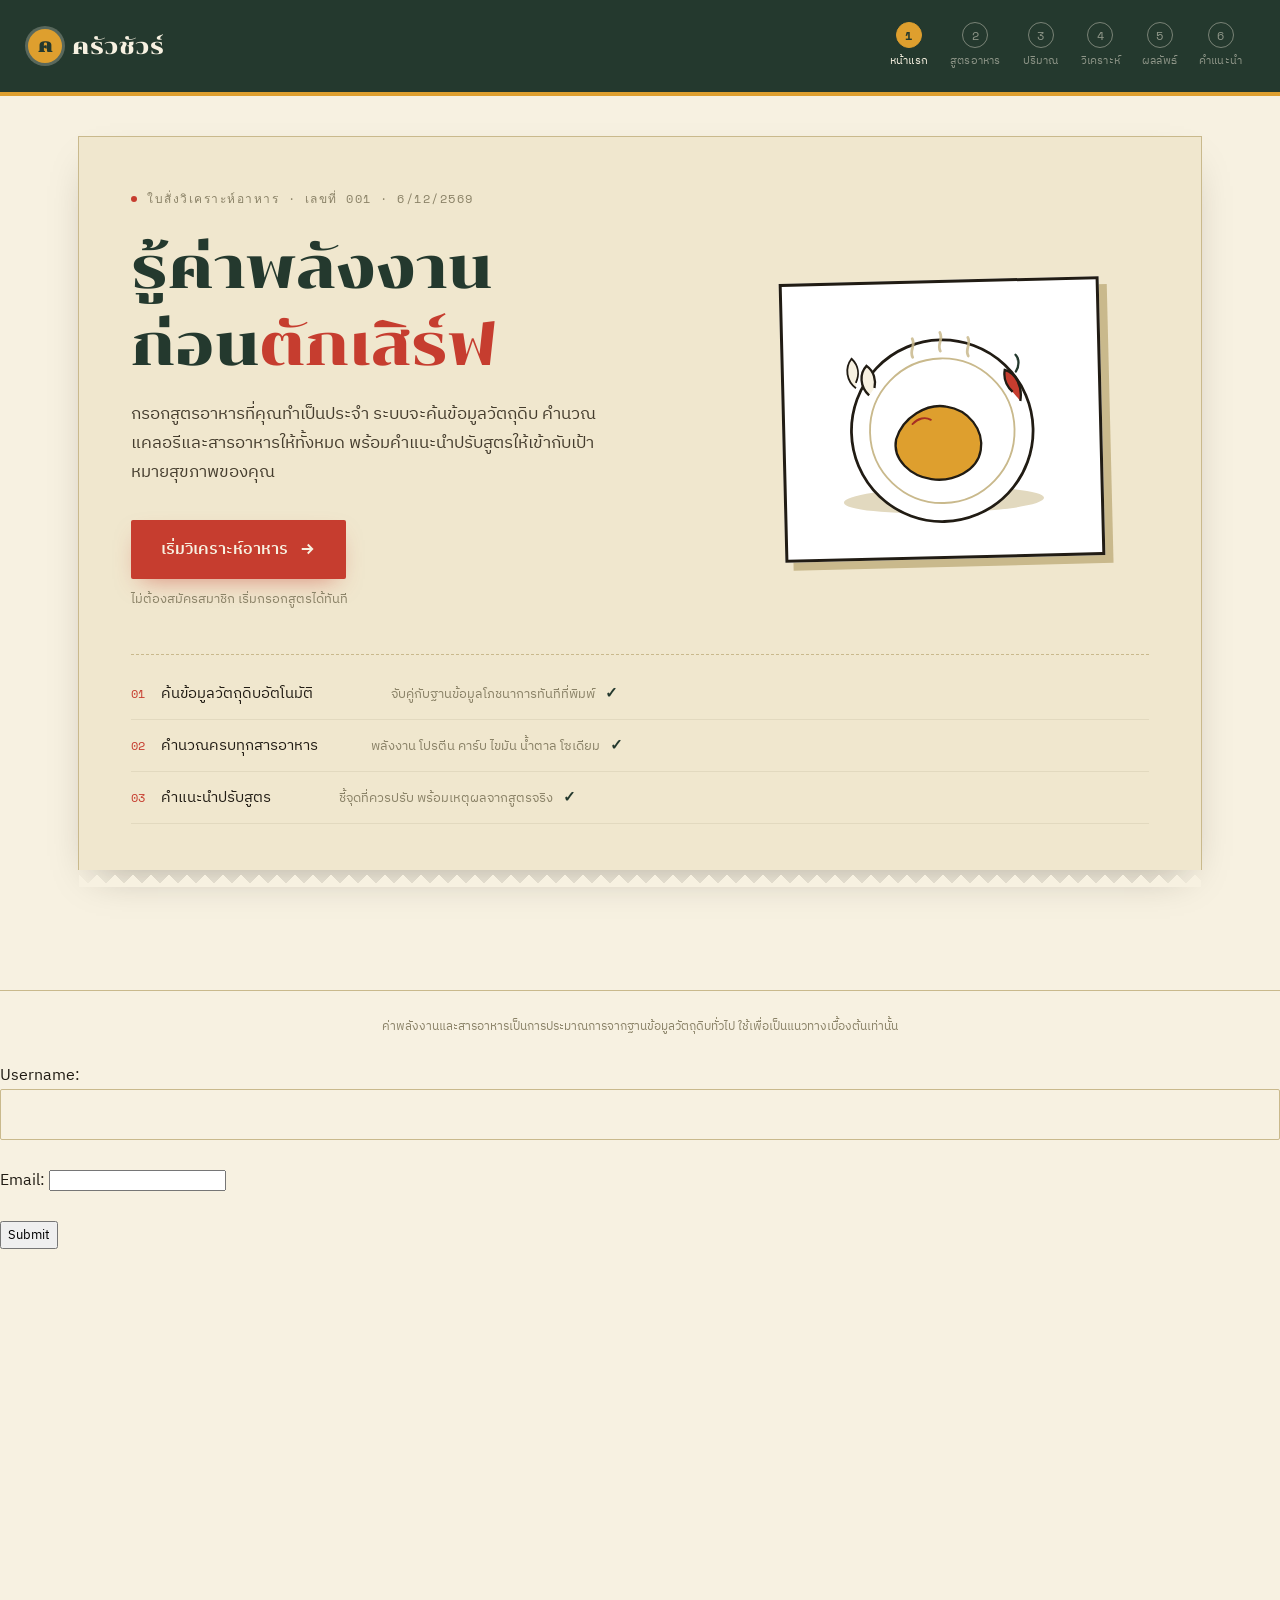
==== nutrition-rest-api-docker/frontend/index.html @ 2ebd9825 "Add files via upload" ====
<!DOCTYPE html>
<html lang="th">
<head>
<meta charset="UTF-8">
<meta name="viewport" content="width=device-width, initial-scale=1.0">
<title>ครัวชัวร์ — วิเคราะห์คุณค่าทางโภชนาการ</title>
<link rel="preconnect" href="https://fonts.googleapis.com">
<link rel="preconnect" href="https://fonts.gstatic.com" crossorigin>
<link href="https://fonts.googleapis.com/css2?family=Chonburi&family=IBM+Plex+Sans+Thai:wght@400;500;600;700&family=Space+Mono:wght@400;700&display=swap" rel="stylesheet">
<style>
  :root{
    --rice:#F7F1E1;
    --rice-deep:#F0E7CE;
    --ink:#211C14;
    --pandan:#24392E;
    --pandan-light:#33513F;
    --chili:#C63D2F;
    --chili-deep:#A62F23;
    --turmeric:#DE9F2E;
    --khaki:#C9B98C;
    --paper-shadow: 0 18px 40px -18px rgba(33,28,20,0.35);
    --radius: 2px;
  }
  *{box-sizing:border-box;}
  html{scroll-behavior:smooth;}
  body{
    margin:0;
    background:var(--rice);
    color:var(--ink);
    font-family:'IBM Plex Sans Thai', sans-serif;
    -webkit-font-smoothing:antialiased;
  }
  h1,h2,h3,.display{
    font-family:'Chonburi', 'IBM Plex Sans Thai', sans-serif;
    font-weight:400;
    line-height:1.15;
    margin:0;
  }
  .mono{font-family:'Space Mono', monospace;}
  button{font-family:inherit;cursor:pointer;}
  a{color:inherit;}

  ::selection{background:var(--turmeric); color:var(--ink);}

  /* focus visibility */
  button:focus-visible, input:focus-visible, select:focus-visible{
    outline:3px solid var(--chili);
    outline-offset:2px;
  }

  @media (prefers-reduced-motion: reduce){
    *{animation-duration:0.001ms !important; transition-duration:0.001ms !important;}
  }

  /* ---------- SHELL ---------- */
  #app{min-height:100vh; display:flex; flex-direction:column;}

  header.topbar{
    background:var(--pandan);
    color:var(--rice);
    padding:18px 28px;
    display:flex;
    align-items:center;
    justify-content:space-between;
    gap:20px;
    position:sticky; top:0; z-index:40;
    border-bottom:4px solid var(--turmeric);
  }
  .logo{
    display:flex; align-items:center; gap:10px;
    font-family:'Chonburi', sans-serif;
    font-size:22px;
    letter-spacing:0.5px;
  }
  .logo-mark{
    width:34px;height:34px; border-radius:50%;
    background:var(--turmeric);
    display:flex;align-items:center;justify-content:center;
    color:var(--pandan); font-size:18px; font-weight:700;
    box-shadow:0 0 0 3px rgba(247,241,225,0.25);
  }
  .steprail{
    display:flex; align-items:center; gap:2px;
    overflow-x:auto;
  }
  .steprail::-webkit-scrollbar{display:none;}
  .step-dot{
    display:flex; flex-direction:column; align-items:center; gap:4px;
    background:none; border:none; color:rgba(247,241,225,0.5);
    padding:4px 10px; position:relative; white-space:nowrap;
  }
  .step-dot .num{
    width:26px;height:26px;border-radius:50%;
    border:1.5px solid rgba(247,241,225,0.4);
    display:flex;align-items:center;justify-content:center;
    font-family:'Space Mono',monospace; font-size:12px;
    transition:all .25s ease;
  }
  .step-dot .lbl{font-size:11px; letter-spacing:.2px;}
  .step-dot.active{color:var(--rice);}
  .step-dot.active .num{background:var(--turmeric); border-color:var(--turmeric); color:var(--pandan); font-weight:700;}
  .step-dot.done{color:rgba(247,241,225,0.85);}
  .step-dot.done .num{background:rgba(247,241,225,0.15); border-color:var(--rice);}
  .step-dot:not(.clickable){cursor:default;}
  .step-dot.clickable{cursor:pointer;}
  .step-dot.clickable:hover .num{border-color:var(--rice);}

  main{
    flex:1;
    width:100%;
    max-width:1180px;
    margin:0 auto;
    padding:40px 28px 80px;
  }

  .layout{
    display:grid;
    grid-template-columns: 1.35fr 1fr;
    gap:40px;
    align-items:start;
  }
  @media (max-width:880px){
    .layout{grid-template-columns:1fr;}
  }

  .panel{
    background:#fff;
    border:1px solid var(--khaki);
    border-top:5px solid var(--turmeric);
    border-radius:var(--radius);
    padding:36px 36px 32px;
    box-shadow:var(--paper-shadow);
  }

  .eyebrow{
    font-family:'Space Mono',monospace;
    font-size:12px;
    letter-spacing:2px;
    text-transform:uppercase;
    color:var(--chili);
    margin-bottom:10px;
    display:block;
  }

  .ticket-head{
    display:flex; align-items:baseline; justify-content:space-between; gap:16px;
    margin-bottom:6px; flex-wrap:wrap;
  }
  .ticket-head .th-num{
    font-family:'Space Mono',monospace; font-size:11.5px; letter-spacing:1.5px;
    color:#8a8267;
  }
  .ticket-head .th-num .dot{color:var(--chili);}
  .section-title-row{margin-bottom:8px;}
  .section-title-row .section-title{margin-bottom:0;}

  /* ---------- HERO (step 1) : order-ticket concept ---------- */
  .hero-panel{
    background:var(--rice-deep);
    border:1px solid var(--khaki);
    border-bottom:none;
    box-shadow:var(--paper-shadow);
    padding:52px 52px 46px;
    position:relative;
  }
  .hero-panel::after{
    content:"";
    position:absolute; left:0; right:0; bottom:-17px; height:18px;
    background:
      linear-gradient(-45deg, var(--rice) 9px, transparent 0) 0 0/18px 18px repeat-x,
      linear-gradient(45deg, var(--rice) 9px, transparent 0) 0 0/18px 18px repeat-x;
  }
  .ticket-num{
    font-family:'Space Mono',monospace; font-size:12px; letter-spacing:1.5px;
    color:#8a8267; display:flex; align-items:center; gap:10px; margin-bottom:22px;
  }
  .ticket-num .dot{width:6px;height:6px;border-radius:50%;background:var(--chili);}

  .hero-grid{
    display:grid; grid-template-columns:1.15fr 0.85fr; gap:44px; align-items:center;
  }
  @media (max-width:880px){ .hero-grid{grid-template-columns:1fr;} }

  .hero-panel h1{
    font-size:clamp(36px, 4.6vw, 58px);
    line-height:1.32;
    color:var(--pandan);
  }
  .hero-panel h1 .accent{color:var(--chili);}
  .hero-panel p.lead{
    font-size:16.5px; line-height:1.75; margin-top:18px; max-width:50ch;
    color:#453d2e;
  }
  .cta-row{margin-top:32px; display:flex; flex-direction:column; align-items:flex-start; gap:10px;}
  .cta{
    background:var(--chili);
    color:var(--rice);
    border:none;
    padding:16px 30px;
    font-size:16px;
    font-weight:600;
    border-radius:var(--radius);
    display:inline-flex; align-items:center; gap:10px;
    transition:transform .15s ease, background .15s ease;
    box-shadow:0 10px 24px -10px rgba(198,61,47,0.55);
  }
  .cta:hover{background:var(--chili-deep); transform:translateY(-2px);}
  .cta svg{width:18px;height:18px;}
  .cta-note{font-size:12.5px; color:#8a8267;}

  /* sticker frame reused from the nutrition-label language, seen for the first time here */
  .sticker-frame{
    background:#fff;
    border:3px solid var(--ink);
    box-shadow:8px 8px 0 var(--khaki);
    transform:rotate(-1.4deg);
    padding:18px 18px 14px;
    max-width:320px;
    margin:0 auto;
  }
  .sticker-frame svg{display:block; width:100%; height:auto;}
  .sticker-caption{
    margin-top:14px; text-align:center; font-family:'Space Mono',monospace;
    font-size:11.5px; letter-spacing:1px; color:#8a8267; text-transform:uppercase;
  }

  .receipt-divider{
    border:none; border-top:1.5px dashed var(--khaki);
    margin:44px 0 26px;
  }
  .receipt-list{list-style:none; margin:0; padding:0;}
  .receipt-list li{
    display:flex; align-items:baseline; gap:10px;
    padding:13px 0; border-bottom:1px solid #e2d9bf;
    font-size:15px; color:var(--ink);
  }
  .receipt-list li:first-child{padding-top:0;}
  .receipt-list .ri-num{
    font-family:'Space Mono',monospace; font-size:12px; color:var(--chili); flex:none; width:20px;
  }
  .receipt-list .ri-text{flex:none;}
  .receipt-list .ri-desc{
    flex:1; font-size:12.5px; color:#8a8267; text-align:right; max-width:34ch;
  }
  @media (max-width:640px){
    .receipt-list li{flex-wrap:wrap;}
    .receipt-list .ri-desc{text-align:left; width:100%; margin-left:30px;}
  }
  .receipt-list .ri-check{
    flex:none; color:var(--pandan); font-weight:700; font-family:'Space Mono',monospace;
  }

  /* ---------- FORM ELEMENTS ---------- */
  .field{margin-bottom:22px;}
  .field label{
    display:block; font-size:13px; font-weight:600; margin-bottom:8px;
    color:var(--pandan); letter-spacing:.2px;
  }
  .field .hint{font-size:12px; color:#8a8267; margin-top:6px;}
  input[type=text], input[type=number], select{
    width:100%;
    border:1.5px solid var(--khaki);
    background:var(--rice);
    padding:12px 14px;
    font-size:15px;
    border-radius:var(--radius);
    font-family:'IBM Plex Sans Thai', sans-serif;
    color:var(--ink);
  }
  input:focus, select:focus{border-color:var(--pandan);}

  .row{display:flex; gap:14px;}
  .row > *{flex:1;}

  .add-row{display:flex; gap:10px; align-items:flex-end;}
  .add-row .field{flex:1; margin-bottom:0;}
  .btn-secondary{
    background:var(--pandan); color:var(--rice); border:none;
    padding:12px 18px; border-radius:var(--radius); font-weight:600; font-size:14px;
    white-space:nowrap;
    transition:background .15s ease;
  }
  .btn-secondary:hover{background:var(--pandan-light);}
  .btn-secondary:disabled{background:#b9b09a; cursor:not-allowed;}

  .chips{display:flex; flex-wrap:wrap; gap:10px; margin-top:18px;}
  .chip{
    display:flex; align-items:center; gap:10px;
    background:#fff; border:1.5px solid var(--ink);
    padding:8px 8px 8px 10px; border-radius:3px; font-size:13.5px;
    position:relative;
  }
  .chip::before{
    content:""; width:6px; height:6px; border-radius:50%;
    background:var(--turmeric); border:1px solid var(--ink); flex:none;
  }
  .chip button{
    background:var(--chili); color:#fff; border:none;
    width:20px;height:20px;border-radius:50%;
    font-size:12px; line-height:1; display:flex; align-items:center; justify-content:center;
  }
  .empty-note{
    font-size:13.5px; color:#8a8267; padding:14px; border:1px dashed var(--khaki);
    border-radius:var(--radius); margin-top:16px; background:var(--rice-deep);
  }

  .qty-table{width:100%; border-collapse:collapse; margin-top:6px;}
  .qty-table th{
    text-align:left; font-size:11px; text-transform:uppercase; letter-spacing:1.5px;
    color:#fff; background:var(--pandan); padding:10px 10px; font-family:'Space Mono',monospace;
  }
  .qty-table th:first-child{border-radius:3px 0 0 0;}
  .qty-table th:last-child{border-radius:0 3px 0 0;}
  .qty-table tr:nth-child(even) td{background:var(--rice-deep);}
  .qty-table td{padding:12px 10px; border-bottom:1px solid var(--khaki); vertical-align:middle;}
  .qty-table .iname{font-weight:600; font-size:14px; color:var(--pandan);}
  .qty-table .gramnote{font-size:11.5px; color:#8a8267; font-family:'Space Mono',monospace;}
  .qty-table input, .qty-table select{padding:8px 10px; font-size:13.5px;}

  .nav-buttons{display:flex; justify-content:space-between; margin-top:32px; gap:12px;}
  .btn-ghost{
    background:none; border:1.5px solid var(--pandan); color:var(--pandan);
    padding:12px 22px; border-radius:var(--radius); font-weight:600; font-size:14px;
  }
  .btn-ghost:hover{background:var(--rice-deep);}
  .btn-primary{
    background:var(--chili); color:#fff; border:none;
    padding:12px 26px; border-radius:var(--radius); font-weight:600; font-size:14px;
    box-shadow:0 8px 18px -8px rgba(198,61,47,0.55);
  }
  .btn-primary:hover{background:var(--chili-deep);}
  .btn-primary:disabled{background:#c9b8a8; box-shadow:none; cursor:not-allowed;}

  /* ---------- LOADING (step 4) ---------- */
  .loading-wrap{
    display:flex; flex-direction:column; align-items:center; justify-content:center;
    padding:70px 20px; text-align:center; gap:22px;
  }
  .pot{width:74px; height:74px; position:relative;}
  .pot svg{width:100%; height:100%;}
  .steam{
    position:absolute; top:-14px; left:50%; transform:translateX(-50%);
    width:6px; height:20px; border-radius:4px; background:var(--khaki);
    animation:rise 1.4s ease-in-out infinite;
    opacity:0.8;
  }
  @keyframes rise{
    0%{transform:translate(-50%,6px); opacity:0;}
    40%{opacity:0.8;}
    100%{transform:translate(-50%,-16px); opacity:0;}
  }
  .loading-wrap h3{color:var(--pandan); font-size:20px;}
  .loading-wrap p{color:#8a8267; font-size:14px; max-width:36ch;}
  .progress-bar{width:220px; height:6px; background:var(--rice-deep); border-radius:4px; overflow:hidden; border:1px solid var(--khaki);}
  .progress-fill{height:100%; width:0%; background:var(--turmeric); transition:width .4s ease;}

  /* ---------- NUTRITION LABEL (signature element) ---------- */
  .label-card{
    background:#fff;
    border:3px solid var(--ink);
    padding:0;
    position:sticky; top:100px;
    box-shadow:8px 8px 0 var(--khaki);
    transform:rotate(0.4deg);
  }
  .label-head{
    padding:16px 20px 12px;
    border-bottom:10px solid var(--ink);
  }
  .label-head .lbl-eyebrow{
    font-family:'Space Mono',monospace; font-size:11px; letter-spacing:2px; text-transform:uppercase; color:#8a8267;
  }
  .label-head h2{font-size:26px; color:var(--ink); margin-top:2px;}
  .label-sub{
    padding:10px 20px; border-bottom:1px solid var(--ink); font-size:13px;
    display:flex; justify-content:space-between;
  }
  .label-cal{
    padding:12px 20px; border-bottom:8px solid var(--ink);
    display:flex; justify-content:space-between; align-items:baseline;
  }
  .label-cal .lc-label{font-family:'Chonburi',sans-serif; font-size:16px;}
  .label-cal .lc-num{font-family:'Space Mono',monospace; font-size:34px; font-weight:700; color:var(--chili);}
  .label-rows{padding:0 20px;}
  .label-row{
    display:flex; justify-content:space-between; align-items:center;
    padding:9px 0; border-bottom:1px solid #d8d0ba; font-size:14px;
  }
  .label-row.indent{padding-left:16px; font-size:13px; color:#5b5340;}
  .label-row .rdi{font-family:'Space Mono',monospace; font-size:12.5px; color:var(--pandan); font-weight:700;}
  .label-row .val{font-family:'Space Mono',monospace; font-weight:700;}
  .label-foot{
    padding:14px 20px 20px; font-size:11px; color:#8a8267; line-height:1.5;
  }
  .label-empty{
    padding:40px 24px; text-align:center; color:#8a8267; font-size:13.5px; line-height:1.6;
  }
  .serving-toggle{
    display:flex; gap:0; margin:16px 20px 4px; border:1.5px solid var(--pandan); border-radius:var(--radius); overflow:hidden;
  }
  .serving-toggle button{
    flex:1; background:#fff; border:none; padding:9px; font-size:12.5px; font-weight:600; color:var(--pandan);
  }
  .serving-toggle button.active{background:var(--pandan); color:var(--rice);}

  /* ---------- RESULTS PAGE ---------- */
  .result-hero{display:flex; align-items:center; gap:16px; margin-bottom:26px;}
  .result-hero .num-big{font-family:'Space Mono',monospace; font-size:52px; font-weight:700; color:var(--chili);}
  .result-hero .num-unit{font-size:14px; color:#8a8267;}
  .bar-group{margin-bottom:16px;}
  .bar-label{display:flex; justify-content:space-between; font-size:13px; margin-bottom:5px;}
  .bar-track{height:10px; background:var(--rice-deep); border:1px solid var(--khaki); border-radius:6px; overflow:hidden;}
  .bar-fill{height:100%; background:var(--turmeric); border-radius:6px 0 0 6px; transition:width .6s ease;}
  .bar-fill.chili{background:var(--chili);}
  .bar-fill.pandan{background:var(--pandan);}

  /* ---------- RECOMMENDATIONS ---------- */
  .rec-card{
    display:flex; gap:16px; padding:20px; border:1px solid var(--khaki);
    border-left:5px solid var(--turmeric); border-radius:var(--radius); margin-bottom:16px;
    background:var(--rice-deep);
  }
  .rec-card.warn{border-left-color:var(--chili);}
  .rec-card .ricon{
    width:40px;height:40px; flex:none; border-radius:50%; background:#fff; border:2px solid var(--ink);
    display:flex; align-items:center; justify-content:center; font-size:17px;
  }
  .rec-card.warn .ricon{background:#fbe9e4;}
  .rec-card:not(.warn) .ricon{background:#eef3e9;}
  .rec-card h3{font-size:15.5px; color:var(--pandan); margin-bottom:5px;}
  .rec-card p{margin:0; font-size:13.5px; line-height:1.6; color:#453d2e;}
  .rec-card .tag{
    display:inline-block; margin-top:8px; font-family:'Space Mono',monospace; font-size:11px;
    background:#fff; border:1px solid var(--khaki); padding:2px 8px; border-radius:10px; color:#5b5340;
  }

  footer.site-foot{
    text-align:center; padding:26px; font-size:12px; color:#8a8267;
    border-top:1px solid var(--khaki);
  }

  .section-title{color:var(--pandan); font-size:24px; margin-bottom:6px;}
  .section-desc{color:#5b5340; font-size:14px; margin-bottom:26px; max-width:60ch; line-height:1.6;}
</style>
</head>
<body>
<div id="app"></div>
    <!-- The action attribute specifies which backend file processes the data -->
    <form action="submit.php" method="POST">
        <label for="username">Username:</label>
        <input type="text" id="username" name="username" required><br><br>

        <label for="email">Email:</label>
        <input type="email" id="email" name="email" required><br><br>

        <button type="submit" name="submit">Submit</button>
    </form><div id="app"></div>
<script>
/* ===================== NUTRITION DATABASE (per 100g) ===================== */
const DB = {
  "หมูสับ":        {kcal:296, protein:17.9, carb:0,    fat:25,  sugar:0,   sodium:62},
  "เนื้อไก่":       {kcal:165, protein:31,   carb:0,    fat:3.6, sugar:0,   sodium:74},
  "กุ้ง":          {kcal:99,  protein:24,   carb:0.2,  fat:0.3, sugar:0,   sodium:111},
  "ไข่ไก่":         {kcal:155, protein:13,   carb:1.1,  fat:11,  sugar:1.1, sodium:124},
  "ข้าวสวย":       {kcal:130, protein:2.7,  carb:28,   fat:0.3, sugar:0.1, sodium:1},
  "เส้นก๋วยเตี๋ยว": {kcal:109, protein:0.9,  carb:25,   fat:0.2, sugar:0.1, sodium:9},
  "น้ำตาลทราย":    {kcal:387, protein:0,    carb:100,  fat:0,   sugar:100, sodium:1},
  "น้ำตาลปี๊บ":     {kcal:375, protein:0.2,  carb:97,   fat:0.2, sugar:90,  sodium:20},
  "น้ำปลา":        {kcal:35,  protein:5,    carb:3.6,  fat:0,   sugar:0,   sodium:7850},
  "ซีอิ๊วขาว":      {kcal:60,  protein:6,    carb:6,    fat:0,   sugar:1,   sodium:5493},
  "ซอสหอยนางรม":   {kcal:51,  protein:2.7,  carb:11,   fat:0.1, sugar:9,   sodium:2733},
  "น้ำมันพืช":      {kcal:884, protein:0,    carb:0,    fat:100, sugar:0,   sodium:0},
  "กระเทียม":      {kcal:149, protein:6.4,  carb:33,   fat:0.5, sugar:1,   sodium:17},
  "หอมแดง":        {kcal:72,  protein:2.5,  carb:16.8, fat:0.1, sugar:4.2, sodium:12},
  "พริกขี้หนู":     {kcal:40,  protein:1.9,  carb:9,    fat:0.4, sugar:5,   sodium:9},
  "มะนาว":         {kcal:25,  protein:0.4,  carb:8.4,  fat:0.2, sugar:1.7, sodium:2},
  "ถั่วงอก":       {kcal:30,  protein:3.2,  carb:5.9,  fat:0.2, sugar:4.1, sodium:6},
  "ต้นหอม":        {kcal:32,  protein:1.8,  carb:7.3,  fat:0.2, sugar:2.3, sodium:16},
  "กะทิ":          {kcal:230, protein:2.3,  carb:5.5,  fat:23.8,sugar:3.3, sodium:15},
  "เกลือ":         {kcal:0,   protein:0,    carb:0,    fat:0,   sugar:0,   sodium:38758},
  "พริกแกง":       {kcal:120, protein:3,    carb:15,   fat:5,   sugar:3,   sodium:1200},
  "เต้าหู้":        {kcal:76,  protein:8,    carb:1.9,  fat:4.8, sugar:0.6, sodium:7},
  "ผักบุ้ง":        {kcal:19,  protein:2.6,  carb:3.1,  fat:0.2, sugar:1.5, sodium:65},
};
const UNIT_TO_GRAM = { "กรัม":1, "ช้อนโต๊ะ":15, "ช้อนชา":5, "ถ้วย":200, "มิลลิลิตร":1 };
const UNITS = Object.keys(UNIT_TO_GRAM);
// Thai reference daily intake (approx, per 2000 kcal diet) for %RDI display
const RDI = { fat:65, carb:300, protein:50, sodium:2000, sugar:60 };

const STEP_LABELS = ["หน้าแรก","สูตรอาหาร","ปริมาณ","วิเคราะห์","ผลลัพธ์","คำแนะนำ"];

/* ===================== STATE ===================== */
let state = {
  step: 1,
  maxStep: 1,
  dishName: "",
  ingredients: [],      // {name, amount, unit}
  servings: 1,
  loadingProgress: 0,
  results: null,        // computed totals
  servingView: "total",  // 'total' | 'serving'
  resultSubView: "calories", // 'calories' | 'detail'
};

function resetState(){
  state = {step:1, maxStep:1, dishName:"", ingredients:[], servings:1, loadingProgress:0, results:null, servingView:"total", resultSubView:"calories"};
  render();
}

/* ===================== CALCULATIONS ===================== */
function gramsOf(ing){ return ing.amount * (UNIT_TO_GRAM[ing.unit] ?? 1); }

function computeTotals(ingredients){
  const total = {kcal:0, protein:0, carb:0, fat:0, sugar:0, sodium:0};
  const contributions = []; // per ingredient sodium/sugar/kcal contribution
  ingredients.forEach(ing => {
    const data = DB[ing.name];
    if(!data) return;
    const g = gramsOf(ing);
    const factor = g/100;
    const c = {
      name: ing.name,
      kcal: data.kcal*factor, protein: data.protein*factor, carb: data.carb*factor,
      fat: data.fat*factor, sugar: data.sugar*factor, sodium: data.sodium*factor
    };
    total.kcal += c.kcal; total.protein += c.protein; total.carb += c.carb;
    total.fat += c.fat; total.sugar += c.sugar; total.sodium += c.sodium;
    contributions.push(c);
  });
  return {total, contributions};
}

function computeRecommendations(results, servings){
  const {total, contributions} = results;
  const perServ = {
    kcal: total.kcal/servings, sodium: total.sodium/servings, sugar: total.sugar/servings,
    fat: total.fat/servings
  };
  const recs = [];

  const topSodium = [...contributions].sort((a,b)=>b.sodium-a.sodium)[0];
  if(perServ.sodium > 800 && topSodium){
    recs.push({
      icon:"🧂", warn:true, tag:"โซเดียมสูง",
      title:`ลดโซเดียมจาก “${topSodium.name}”`,
      text:`โซเดียมต่อหนึ่งที่อยู่ที่ประมาณ ${Math.round(perServ.sodium)} มก. ซึ่งเกินเกณฑ์แนะนำต่อมื้อ วัตถุดิบที่ให้โซเดียมมากที่สุดคือ “${topSodium.name}” ลองลดปริมาณลงประมาณหนึ่งในสี่ หรือใช้สูตรน้ำปลา/ซีอิ๊วสูตรลดโซเดียมแทน`
    });
  }

  const topSugar = [...contributions].sort((a,b)=>b.sugar-a.sugar)[0];
  if(perServ.kcal>0 && (total.sugar/servings) > 6 && topSugar && topSugar.sugar>0){
    recs.push({
      icon:"🍬", warn:true, tag:"น้ำตาลสูง",
      title:`ปรับลดน้ำตาลจาก “${topSugar.name}”`,
      text:`น้ำตาลต่อหนึ่งที่อยู่ที่ประมาณ ${(total.sugar/servings).toFixed(1)} กรัม ลองลดปริมาณ “${topSugar.name}” ลงทีละน้อย แล้วชิมรสก่อนปรุงเพิ่ม จะช่วยคุมความหวานได้โดยไม่เสียรสชาติมากนัก`
    });
  }

  const fatKcalShare = total.fat>0 ? (total.fat*9)/total.kcal : 0;
  if(fatKcalShare > 0.35){
    recs.push({
      icon:"🫒", warn:false, tag:"ไขมันค่อนข้างสูง",
      title:"ลองลดน้ำมันหรือกะทิลงเล็กน้อย",
      text:`สัดส่วนพลังงานจากไขมันอยู่ที่ประมาณ ${Math.round(fatKcalShare*100)}% ของพลังงานทั้งหมด การลดน้ำมันผัดหรือกะทิลงราวหนึ่งช้อนโต๊ะจะช่วยลดไขมันได้โดยไม่กระทบรสชาติมากนัก`
    });
  }

  if(perServ.kcal > 600){
    recs.push({
      icon:"🍚", warn:false, tag:"พลังงานต่อที่ค่อนข้างสูง",
      title:"พิจารณาลดขนาดเสิร์ฟหรือแบ่งเสิร์ฟเพิ่ม",
      text:`พลังงานต่อหนึ่งที่อยู่ที่ประมาณ ${Math.round(perServ.kcal)} กิโลแคลอรี ลองแบ่งเสิร์ฟเพิ่มอีกหนึ่งที่ หรือลดข้าว/เส้นลงเล็กน้อยเพื่อให้เหมาะกับมื้ออาหารทั่วไป`
    });
  }

  if(recs.length === 0){
    recs.push({
      icon:"✅", warn:false, tag:"สมดุลดี",
      title:"สูตรนี้อยู่ในเกณฑ์ที่สมดุล",
      text:"ค่าพลังงาน โซเดียม น้ำตาล และไขมันต่อหนึ่งที่ อยู่ในเกณฑ์ที่เหมาะสมสำหรับมื้ออาหารทั่วไป สามารถทำตามสูตรนี้ได้ตามปกติ"
    });
  }
  return recs;
}

/* ===================== RENDER HELPERS ===================== */
function esc(s){ return (s||"").replace(/[&<>"']/g, m=>({'&':'&amp;','<':'&lt;','>':'&gt;','"':'&quot;',"'":'&#39;'}[m])); }
function round(n,d=0){ const f=Math.pow(10,d); return Math.round(n*f)/f; }
function pct(n, ref){ return Math.min(999, Math.round((n/ref)*100)); }

function renderStepRail(){
  let html = '<div class="steprail">';
  for(let i=1;i<=6;i++){
    const cls = i===state.step ? "active" : (i<state.step ? "done":"");
    const clickable = i<=state.maxStep;
    html += `<button class="step-dot ${cls} ${clickable?'clickable':''}" ${clickable?`data-goto="${i}"`:'disabled'}>
      <span class="num">${i}</span><span class="lbl">${STEP_LABELS[i-1]}</span>
    </button>`;
  }
  html += '</div>';
  return html;
}

function renderLabelCard(){
  const hasIngredients = state.ingredients.length > 0;
  if(!hasIngredients){
    return `<div class="label-card">
      <div class="label-head">
        <span class="lbl-eyebrow">ฉลากโภชนาการ · ตัวอย่าง</span>
        <h2>ข้อมูลโภชนาการ</h2>
      </div>
      <div class="label-empty">เพิ่มวัตถุดิบอย่างน้อยหนึ่งอย่าง<br>เพื่อดูค่าพลังงานและสารอาหารที่นี่</div>
    </div>`;
  }
  const {total} = computeTotals(state.ingredients);
  const servings = Math.max(1, state.servings||1);
  const useServing = state.servingView === "serving";
  const d = useServing ? {
    kcal: total.kcal/servings, protein: total.protein/servings, carb: total.carb/servings,
    fat: total.fat/servings, sugar: total.sugar/servings, sodium: total.sodium/servings
  } : total;

  const showToggle = state.step >= 5;

  return `<div class="label-card">
    <div class="label-head">
      <span class="lbl-eyebrow">ฉลากโภชนาการ${state.step<5 ? ' · ตัวอย่างเบื้องต้น':''}</span>
      <h2>${esc(state.dishName) || "เมนูของคุณ"}</h2>
    </div>
    <div class="label-sub">
      <span>จำนวนหน่วยบริโภคต่อสูตร</span><span class="mono">${servings} ที่</span>
    </div>
    ${showToggle ? `<div class="serving-toggle">
      <button data-view="total" class="${!useServing?'active':''}">ต่อสูตรทั้งหมด</button>
      <button data-view="serving" class="${useServing?'active':''}">ต่อ 1 ที่</button>
    </div>` : ''}
    <div class="label-cal">
      <span class="lc-label">พลังงานทั้งหมด</span>
      <span class="lc-num">${round(d.kcal)} <span style="font-size:14px;">kcal</span></span>
    </div>
    <div class="label-rows">
      <div class="label-row"><span>ไขมันทั้งหมด</span><span class="val">${round(d.fat,1)} ก.</span></div>
      <div class="label-row indent"><span>% ของปริมาณแนะนำ*</span><span class="rdi">${pct(d.fat,RDI.fat)}%</span></div>
      <div class="label-row"><span>คาร์โบไฮเดรตทั้งหมด</span><span class="val">${round(d.carb,1)} ก.</span></div>
      <div class="label-row indent"><span>น้ำตาล</span><span class="val">${round(d.sugar,1)} ก.</span></div>
      <div class="label-row"><span>โปรตีน</span><span class="val">${round(d.protein,1)} ก.</span></div>
      <div class="label-row"><span>โซเดียม</span><span class="val">${round(d.sodium)} มก.</span></div>
      <div class="label-row indent"><span>% ของปริมาณแนะนำ*</span><span class="rdi">${pct(d.sodium,RDI.sodium)}%</span></div>
    </div>
    <div class="label-foot">*% ของปริมาณสารอาหารที่แนะนำให้บริโภคต่อวัน คำนวณโดยประมาณจากพลังงาน 2,000 กิโลแคลอรี ค่าที่แสดงเป็นการประมาณการจากฐานข้อมูลวัตถุดิบทั่วไป ไม่ใช่การวิเคราะห์ในห้องปฏิบัติการ</div>
  </div>`;
}

/* ===================== STEP RENDERERS ===================== */
function renderStep1(){
  const today = new Date();
  const dateStr = `${today.getDate()}/${today.getMonth()+1}/${today.getFullYear()+543}`;
  return `
  <div style="margin-bottom:40px;">
    <div class="hero-panel">
      <div class="ticket-num"><span class="dot"></span>ใบสั่งวิเคราะห์อาหาร · เลขที่ 00${Math.floor(1+Math.random()*8)} · ${dateStr}</div>
      <div class="hero-grid">
        <div>
          <h1>รู้ค่าพลังงาน<br>ก่อน<span class="accent">ตักเสิร์ฟ</span></h1>
          <p class="lead">กรอกสูตรอาหารที่คุณทำเป็นประจำ ระบบจะค้นข้อมูลวัตถุดิบ คำนวณแคลอรีและสารอาหารให้ทั้งหมด พร้อมคำแนะนำปรับสูตรให้เข้ากับเป้าหมายสุขภาพของคุณ</p>
          <div class="cta-row">
            <button class="cta" data-goto="2">
              เริ่มวิเคราะห์อาหาร
              <svg viewBox="0 0 24 24" fill="none" stroke="currentColor" stroke-width="2.5"><path d="M5 12h14M13 6l6 6-6 6"/></svg>
            </button>
            <span class="cta-note">ไม่ต้องสมัครสมาชิก เริ่มกรอกสูตรได้ทันที</span>
          </div>
        </div>
        <div class="sticker-frame">
          <svg viewBox="0 0 300 260" xmlns="http://www.w3.org/2000/svg">
            <ellipse cx="150" cy="215" rx="108" ry="14" fill="#e2d9bf"/>
            <circle cx="150" cy="140" r="98" fill="#ffffff" stroke="#211C14" stroke-width="3"/>
            <circle cx="150" cy="140" r="78" fill="none" stroke="#C9B98C" stroke-width="2"/>
            <path d="M100 148c8-24 34-38 55-34 24 4 40 26 36 48-4 22-30 34-54 30-22-4-42-22-37-44z" fill="#DE9F2E" stroke="#211C14" stroke-width="2.5"/>
            <path d="M118 132c6-6 14-8 20-4" stroke="#A62F23" stroke-width="2" fill="none" stroke-linecap="round"/>
            <path d="M235 110c3-16-4-30-16-34-2 10 2 18 8 24" fill="#C63D2F" stroke="#211C14" stroke-width="2.5"/>
            <path d="M231 78c4-6 4-14 0-18" stroke="#24392E" stroke-width="2.5" fill="none" stroke-linecap="round"/>
            <path d="M72 100c-10-10-10-24-2-32 8 6 10 16 8 24" fill="#F7F1E1" stroke="#211C14" stroke-width="2.5"/>
            <path d="M58 92c-10-8-12-22-4-32 8 8 8 18 4 26" fill="#F7F1E1" stroke="#211C14" stroke-width="2"/>
            <g stroke="#C9B98C" stroke-width="3" fill="none" stroke-linecap="round" opacity="0.85">
              <path d="M120 40c4 8-4 12 0 20"/>
              <path d="M150 34c4 8-4 12 0 20"/>
              <path d="M180 40c4 8-4 12 0 20"/>
            </g>
          </svg>
        </div>
      </div>

      <hr class="receipt-divider">

      <ul class="receipt-list">
        <li><span class="ri-num">01</span><span class="ri-text">ค้นข้อมูลวัตถุดิบอัตโนมัติ</span><span class="ri-desc">จับคู่กับฐานข้อมูลโภชนาการทันทีที่พิมพ์</span><span class="ri-check">✓</span></li>
        <li><span class="ri-num">02</span><span class="ri-text">คำนวณครบทุกสารอาหาร</span><span class="ri-desc">พลังงาน โปรตีน คาร์บ ไขมัน น้ำตาล โซเดียม</span><span class="ri-check">✓</span></li>
        <li><span class="ri-num">03</span><span class="ri-text">คำแนะนำปรับสูตร</span><span class="ri-desc">ชี้จุดที่ควรปรับ พร้อมเหตุผลจากสูตรจริง</span><span class="ri-check">✓</span></li>
      </ul>
    </div>
  </div>`;
}

function renderStep2(){
  const chips = state.ingredients.map((ing,i)=>`
    <span class="chip">${esc(ing.name)}<button data-remove="${i}" aria-label="ลบวัตถุดิบ">×</button></span>
  `).join("");
  return `
  <div class="panel">
    <div class="ticket-head"><span class="th-num">รายการที่ <span class="dot">02</span> · สูตรอาหาร</span></div>
    <h2 class="section-title">กรอกสูตรอาหาร</h2>
    <p class="section-desc">ตั้งชื่อเมนู แล้วเพิ่มวัตถุดิบทีละอย่างจากฐานข้อมูล พิมพ์ชื่อวัตถุดิบภาษาไทย เช่น หมูสับ น้ำตาลทราย น้ำปลา</p>

    <div class="field">
      <label for="dishName">ชื่อเมนู</label>
      <input type="text" id="dishName" placeholder="เช่น ผัดกะเพราหมูสับ" value="${esc(state.dishName)}">
    </div>

    <div class="add-row">
      <div class="field">
        <label for="ingInput">เพิ่มวัตถุดิบ</label>
        <input type="text" id="ingInput" list="ingredientList" placeholder="พิมพ์ชื่อวัตถุดิบ...">
        <datalist id="ingredientList">
          ${Object.keys(DB).map(n=>`<option value="${esc(n)}">`).join("")}
        </datalist>
      </div>
      <button class="btn-secondary" id="addIngBtn">+ เพิ่มวัตถุดิบ</button>
    </div>
    <div id="ingError" style="display:none;color:var(--chili);font-size:12.5px;margin-top:8px;"></div>

    ${state.ingredients.length ? `<div class="chips">${chips}</div>` : `<div class="empty-note">ยังไม่มีวัตถุดิบในสูตร ลองเริ่มด้วย “หมูสับ”, “น้ำตาลทราย” หรือ “น้ำปลา”</div>`}

    <div class="nav-buttons">
      <button class="btn-ghost" data-goto="1">← ย้อนกลับ</button>
      <button class="btn-primary" id="toStep3" ${(!state.dishName.trim() || state.ingredients.length===0) ? 'disabled':''}>ถัดไป: ระบุปริมาณ →</button>
    </div>
  </div>`;
}

function renderStep3(){
  const rows = state.ingredients.map((ing,i)=>`
    <tr>
      <td class="iname">${esc(ing.name)}</td>
      <td><input type="number" min="0" step="0.5" value="${ing.amount}" data-qty="${i}" style="width:80px;"></td>
      <td>
        <select data-unit="${i}">
          ${UNITS.map(u=>`<option value="${u}" ${u===ing.unit?'selected':''}>${u}</option>`).join("")}
        </select>
      </td>
      <td class="gramnote">≈ ${round(gramsOf(ing),1)} ก.</td>
    </tr>
  `).join("");
  return `
  <div class="panel">
    <div class="ticket-head"><span class="th-num">รายการที่ <span class="dot">03</span> · ปริมาณ</span></div>
    <h2 class="section-title">ระบุปริมาณวัตถุดิบ</h2>
    <p class="section-desc">ใส่ปริมาณของแต่ละวัตถุดิบและเลือกหน่วย ระบบจะแปลงเป็นกรัมให้อัตโนมัติเพื่อใช้คำนวณ (ค่าการแปลงหน่วยเป็นค่าโดยประมาณ)</p>

    <div class="field" style="max-width:220px;">
      <label for="servings">แบ่งเสิร์ฟกี่ที่</label>
      <input type="number" id="servings" min="1" step="1" value="${state.servings}">
    </div>

    <table class="qty-table">
      <thead><tr><th>วัตถุดิบ</th><th>ปริมาณ</th><th>หน่วย</th><th>เทียบกรัม</th></tr></thead>
      <tbody>${rows}</tbody>
    </table>

    <div class="nav-buttons">
      <button class="btn-ghost" data-goto="2">← ย้อนกลับ</button>
      <button class="btn-primary" id="toStep4">วิเคราะห์คุณค่าทางโภชนาการ →</button>
    </div>
  </div>`;
}

function renderStep4(){
  return `
  <div class="panel">
    <div class="loading-wrap">
      <div class="pot">
        <div class="steam" style="left:30%; animation-delay:0s;"></div>
        <div class="steam" style="left:50%; animation-delay:.4s;"></div>
        <div class="steam" style="left:70%; animation-delay:.8s;"></div>
        <svg viewBox="0 0 64 64"><path d="M12 26h40l-3 26a4 4 0 0 1-4 4H19a4 4 0 0 1-4-4z" fill="#24392E"/><rect x="10" y="20" width="44" height="8" rx="2" fill="#DE9F2E"/><circle cx="32" cy="24" r="2" fill="#F7F1E1"/></svg>
      </div>
      <h3>กำลังคำนวณคุณค่าทางโภชนาการ...</h3>
      <p>ระบบกำลังรวมค่าพลังงานและสารอาหารจากวัตถุดิบทั้งหมดในสูตร ${esc(state.dishName)}</p>
      <div class="progress-bar"><div class="progress-fill" id="progFill" style="width:${state.loadingProgress}%;"></div></div>
    </div>
  </div>`;
}

function renderStep5(){
  return state.resultSubView === "detail" ? renderStep5Detail() : renderStep5Calories();
}

function renderStep5Calories(){
  const {total} = computeTotals(state.ingredients);
  const servings = Math.max(1, state.servings||1);
  const useServing = state.servingView === "serving";
  const kcal = useServing ? total.kcal/servings : total.kcal;
  const perServing = total.kcal/servings;

  return `
  <div class="panel">
    <div class="ticket-head"><span class="th-num">รายการที่ <span class="dot">05</span> · ผลลัพธ์</span></div>
    <h2 class="section-title">มีกี่แคลอรี</h2>
    <p class="section-desc">พลังงานรวมของ “${esc(state.dishName)}” จากวัตถุดิบทั้งหมดในสูตร แบ่งเสิร์ฟทั้งหมด ${servings} ที่</p>

    <div class="serving-toggle" style="margin:0 0 30px; max-width:320px;">
      <button data-view="total" class="${!useServing?'active':''}">ต่อสูตรทั้งหมด</button>
      <button data-view="serving" class="${useServing?'active':''}">ต่อ 1 ที่</button>
    </div>

    <div style="display:flex; justify-content:center; margin:8px 0 30px;">
      <div class="sticker-frame" style="transform:rotate(0.8deg); max-width:280px; padding:26px 30px;">
        <div style="display:flex; align-items:center; justify-content:center; gap:10px; margin-bottom:6px;">
          <svg width="26" height="26" viewBox="0 0 24 24" fill="none" stroke="#C63D2F" stroke-width="2"><path d="M12 2c1 4-3 5-3 9a3 3 0 0 0 6 0c0-2-1-3-1-5 2 1 3 4 3 6a5 5 0 0 1-10 0c0-5 3-6 5-10z"/></svg>
          <span class="lc-label" style="font-size:14px; color:#8a8267;">พลังงานรวม</span>
        </div>
        <div style="text-align:center;">
          <span class="mono" style="font-size:56px; font-weight:700; color:var(--chili); line-height:1;">${round(kcal)}</span>
          <div style="font-size:13px; color:#8a8267; margin-top:4px;">กิโลแคลอรี ${useServing ? '(ต่อ 1 ที่)' : `(ต่อสูตร ${servings} ที่)`}</div>
        </div>
      </div>
    </div>
    <p style="font-size:13.5px; color:#8a8267; text-align:center;">≈ ${round(perServing)} กิโลแคลอรีต่อหนึ่งที่ ถ้าแบ่งเสิร์ฟ ${servings} ที่</p>

    <div class="nav-buttons">
      <button class="btn-ghost" data-goto="3">← ย้อนกลับไปแก้ไข</button>
      <button class="btn-primary" id="toDetailBtn">ดูสารอาหารแบบละเอียด →</button>
    </div>
  </div>`;
}

function renderStep5Detail(){
  const {total} = computeTotals(state.ingredients);
  const servings = Math.max(1, state.servings||1);
  const useServing = state.servingView === "serving";
  const d = useServing ? {
    kcal: total.kcal/servings, protein: total.protein/servings, carb: total.carb/servings,
    fat: total.fat/servings, sugar: total.sugar/servings, sodium: total.sodium/servings
  } : total;

  function bar(label, val, ref, cls){
    const p = Math.min(100, (val/ref)*100);
    return `<div class="bar-group">
      <div class="bar-label"><span>${label}</span><span class="mono">${round(val,1)}</span></div>
      <div class="bar-track"><div class="bar-fill ${cls}" style="width:${p}%;"></div></div>
    </div>`;
  }

  return `
  <div class="panel">
    <div class="ticket-head"><span class="th-num">รายการที่ <span class="dot">05</span> · รายละเอียด</span></div>
    <h2 class="section-title">สารอาหารทั้งหมด</h2>
    <p class="section-desc">รายละเอียดคุณค่าทางโภชนาการของ “${esc(state.dishName)}” สลับมุมมองระหว่างค่าต่อสูตรทั้งหมดและต่อหนึ่งที่ได้จากการ์ดฉลากด้านข้าง</p>

    <div class="result-hero">
      <span class="num-big">${round(d.kcal)}</span>
      <span class="num-unit">กิโลแคลอรี ${useServing ? '(ต่อ 1 ที่)' : `(ต่อสูตร ${servings} ที่)`}</span>
    </div>

    ${bar("โปรตีน (ก.)", d.protein, Math.max(RDI.protein, d.protein*1.2), "pandan")}
    ${bar("คาร์โบไฮเดรต (ก.)", d.carb, Math.max(RDI.carb, d.carb*1.2), "")}
    ${bar("น้ำตาล (ก.)", d.sugar, Math.max(RDI.sugar, d.sugar*1.2), "chili")}
    ${bar("ไขมัน (ก.)", d.fat, Math.max(RDI.fat, d.fat*1.2), "")}
    ${bar("โซเดียม (มก.)", d.sodium, Math.max(RDI.sodium, d.sodium*1.2), "chili")}

    <div class="nav-buttons">
      <button class="btn-ghost" id="backToCaloriesBtn">← กลับไปดูแคลอรีรวม</button>
      <button class="btn-primary" data-goto="6">ขอคำแนะนำจาก AI →</button>
    </div>
  </div>`;
}

function renderStep6(){
  const results = computeTotals(state.ingredients);
  const recs = computeRecommendations(results, Math.max(1,state.servings||1));
  const cards = recs.map(r=>`
    <div class="rec-card ${r.warn?'warn':''}">
      <span class="ricon">${r.icon}</span>
      <div>
        <h3>${esc(r.title)}</h3>
        <p>${esc(r.text)}</p>
        <span class="tag">${esc(r.tag)}</span>
      </div>
    </div>
  `).join("");

  return `
  <div class="panel">
    <div class="ticket-head"><span class="th-num">รายการที่ <span class="dot">06</span> · คำแนะนำ</span></div>
    <h2 class="section-title">คำแนะนำสำหรับสูตรนี้</h2>
    <p class="section-desc">คำแนะนำด้านล่างประเมินจากข้อมูลโภชนาการต่อหนึ่งที่เสิร์ฟของสูตร “${esc(state.dishName)}” เทียบกับเกณฑ์แนะนำต่อมื้อโดยประมาณ</p>
    ${cards}
    <div class="nav-buttons">
      <button class="btn-ghost" data-goto="5">← ดูผลลัพธ์อีกครั้ง</button>
      <button class="btn-primary" id="restartBtn">เริ่มวิเคราะห์เมนูใหม่</button>
    </div>
  </div>`;
}

/* ===================== MAIN RENDER ===================== */
function render(){
  const app = document.getElementById("app");
  let stepHtml = "";
  switch(state.step){
    case 1: stepHtml = renderStep1(); break;
    case 2: stepHtml = renderStep2(); break;
    case 3: stepHtml = renderStep3(); break;
    case 4: stepHtml = renderStep4(); break;
    case 5: stepHtml = renderStep5(); break;
    case 6: stepHtml = renderStep6(); break;
  }
  const showLabel = state.step >= 4;
  const narrow = state.step === 2 || state.step === 3;

  app.innerHTML = `
    <header class="topbar">
      <div class="logo"><span class="logo-mark">ค</span>ครัวชัวร์</div>
      ${renderStepRail()}
    </header>
    <main>
      ${showLabel ? `<div class="layout"><div>${stepHtml}</div><div>${renderLabelCard()}</div></div>` : (narrow ? `<div style="max-width:760px;margin:0 auto;">${stepHtml}</div>` : stepHtml)}
    </main>
    <footer class="site-foot">ค่าพลังงานและสารอาหารเป็นการประมาณการจากฐานข้อมูลวัตถุดิบทั่วไป ใช้เพื่อเป็นแนวทางเบื้องต้นเท่านั้น</footer>
  `;
  attachEvents();

  if(state.step === 4){
    runAnalysis();
  }
}

/* ===================== ANALYSIS SEQUENCE ===================== */
function runAnalysis(){
  state.loadingProgress = 0;
  const fill = document.getElementById("progFill");
  let p = 0;
  const timer = setInterval(()=>{
    p += 14 + Math.random()*10;
    if(p >= 100){
      p = 100;
      clearInterval(timer);
      setTimeout(()=>{
        state.results = computeTotals(state.ingredients);
        state.step = 5;
        state.maxStep = Math.max(state.maxStep, 5);
        render();
      }, 300);
    }
    if(fill) fill.style.width = p + "%";
  }, 220);
}

/* ===================== EVENTS ===================== */
function attachEvents(){
  document.querySelectorAll("[data-goto]").forEach(el=>{
    el.addEventListener("click", ()=>{
      const target = parseInt(el.dataset.goto,10);
      if(target <= state.maxStep || target === state.step+1){
        state.step = target;
        if(target === 5) state.resultSubView = "calories";
        state.maxStep = Math.max(state.maxStep, target);
        render();
        window.scrollTo({top:0, behavior:"smooth"});
      }
    });
  });

  const dishInput = document.getElementById("dishName");
  if(dishInput){
    dishInput.addEventListener("input", e=>{ state.dishName = e.target.value; syncNavState(); });
  }

  const addBtn = document.getElementById("addIngBtn");
  const ingInput = document.getElementById("ingInput");
  if(addBtn && ingInput){
    const addFn = ()=>{
      const val = ingInput.value.trim();
      const errBox = document.getElementById("ingError");
      if(!val) return;
      if(!DB[val]){
        errBox.style.display = "block";
        errBox.textContent = `ไม่พบ “${val}” ในฐานข้อมูล ลองเลือกจากรายการที่แนะนำ เช่น หมูสับ, น้ำตาลทราย, น้ำปลา, กระเทียม`;
        return;
      }
      errBox.style.display = "none";
      state.ingredients.push({name: val, amount: 1, unit: "ช้อนโต๊ะ"});
      ingInput.value = "";
      render();
    };
    addBtn.addEventListener("click", addFn);
    ingInput.addEventListener("keydown", e=>{ if(e.key==="Enter"){ e.preventDefault(); addFn(); }});
  }

  document.querySelectorAll("[data-remove]").forEach(el=>{
    el.addEventListener("click", ()=>{
      const i = parseInt(el.dataset.remove,10);
      state.ingredients.splice(i,1);
      render();
    });
  });

  const toStep3 = document.getElementById("toStep3");
  if(toStep3){
    toStep3.addEventListener("click", ()=>{
      if(toStep3.disabled) return;
      state.step = 3; state.maxStep = Math.max(state.maxStep,3); render();
      window.scrollTo({top:0, behavior:"smooth"});
    });
  }

  const servingsInput = document.getElementById("servings");
  if(servingsInput){
    servingsInput.addEventListener("input", e=>{
      state.servings = Math.max(1, parseFloat(e.target.value)||1);
      const card = document.querySelector(".label-card");
      if(card) card.outerHTML = renderLabelCard();
    });
  }

  document.querySelectorAll("[data-qty]").forEach(el=>{
    el.addEventListener("input", e=>{
      const i = parseInt(el.dataset.qty,10);
      state.ingredients[i].amount = Math.max(0, parseFloat(e.target.value)||0);
      const row = el.closest("tr");
      row.querySelector(".gramnote").textContent = `≈ ${round(gramsOf(state.ingredients[i]),1)} ก.`;
      const card = document.querySelector(".label-card");
      if(card) card.outerHTML = renderLabelCard();
    });
  });
  document.querySelectorAll("[data-unit]").forEach(el=>{
    el.addEventListener("change", e=>{
      const i = parseInt(el.dataset.unit,10);
      state.ingredients[i].unit = e.target.value;
      const row = el.closest("tr");
      row.querySelector(".gramnote").textContent = `≈ ${round(gramsOf(state.ingredients[i]),1)} ก.`;
      const card = document.querySelector(".label-card");
      if(card) card.outerHTML = renderLabelCard();
    });
  });

  const toStep4 = document.getElementById("toStep4");
  if(toStep4){
    toStep4.addEventListener("click", ()=>{
      state.step = 4; render();
      window.scrollTo({top:0, behavior:"smooth"});
    });
  }

  const toDetailBtn = document.getElementById("toDetailBtn");
  if(toDetailBtn){
    toDetailBtn.addEventListener("click", ()=>{
      state.resultSubView = "detail";
      render();
      window.scrollTo({top:0, behavior:"smooth"});
    });
  }
  const backToCaloriesBtn = document.getElementById("backToCaloriesBtn");
  if(backToCaloriesBtn){
    backToCaloriesBtn.addEventListener("click", ()=>{
      state.resultSubView = "calories";
      render();
      window.scrollTo({top:0, behavior:"smooth"});
    });
  }

  document.querySelectorAll("[data-view]").forEach(el=>{
    el.addEventListener("click", ()=>{
      state.servingView = el.dataset.view;
      render();
    });
  });

  const restartBtn = document.getElementById("restartBtn");
  if(restartBtn){
    restartBtn.addEventListener("click", ()=>{
      resetState();
      window.scrollTo({top:0, behavior:"smooth"});
    });
  }
}

function syncNavState(){
  const btn = document.getElementById("toStep3");
  if(btn) btn.disabled = (!state.dishName.trim() || state.ingredients.length===0);
}

render();
</script>
</body>
</html>
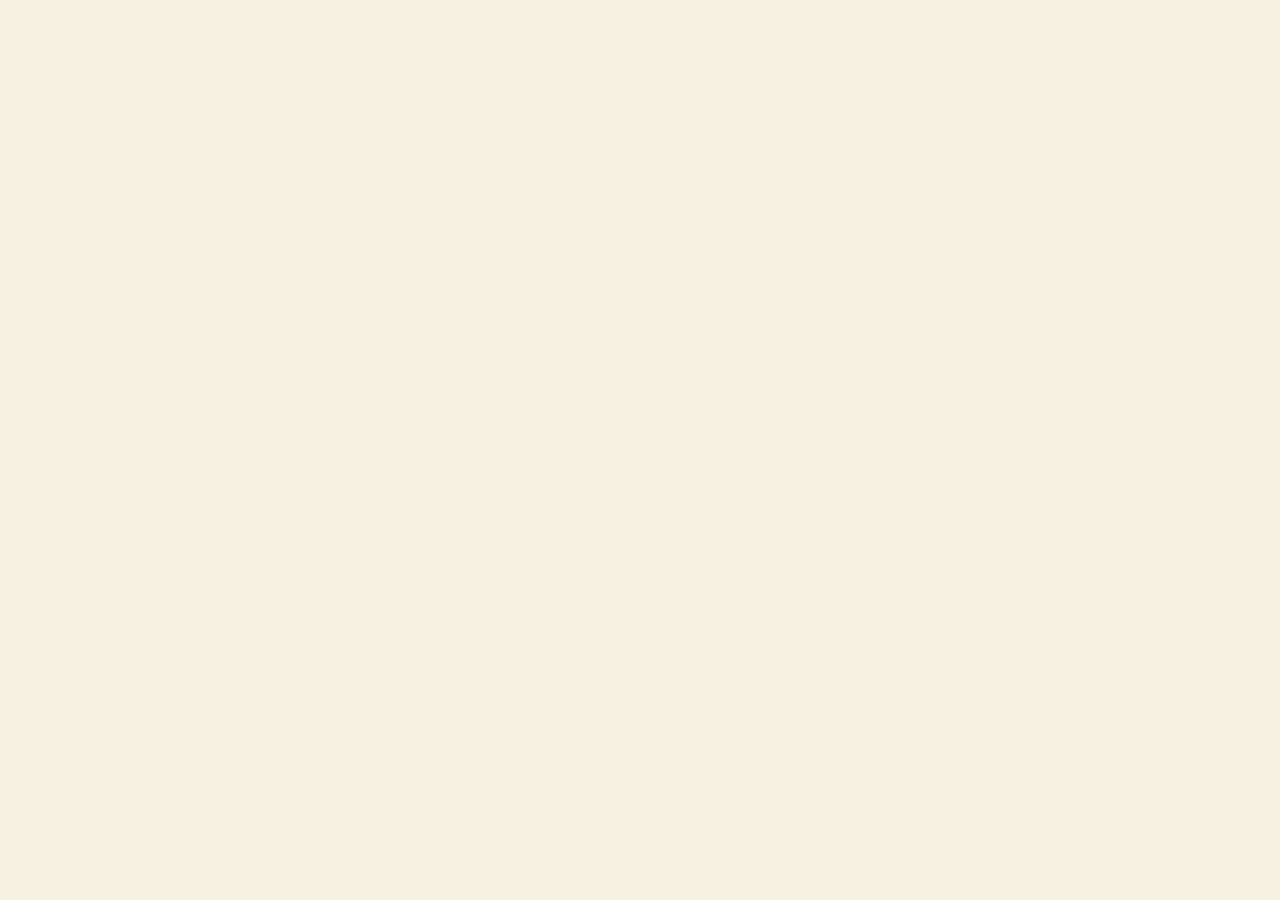
==== commit 0de02f65: "Add files via upload" ====
--- a/nutrition-rest-api-docker/frontend/index.html
+++ b/nutrition-rest-api-docker/frontend/index.html
@@ -1,1095 +1,29 @@
-<!DOCTYPE html>
-<html lang="th">
-<head>
-<meta charset="UTF-8">
-<meta name="viewport" content="width=device-width, initial-scale=1.0">
-<title>ครัวชัวร์ — วิเคราะห์คุณค่าทางโภชนาการ</title>
-<link rel="preconnect" href="https://fonts.googleapis.com">
-<link rel="preconnect" href="https://fonts.gstatic.com" crossorigin>
-<link href="https://fonts.googleapis.com/css2?family=Chonburi&family=IBM+Plex+Sans+Thai:wght@400;500;600;700&family=Space+Mono:wght@400;700&display=swap" rel="stylesheet">
-<style>
-  :root{
-    --rice:#F7F1E1;
-    --rice-deep:#F0E7CE;
-    --ink:#211C14;
-    --pandan:#24392E;
-    --pandan-light:#33513F;
-    --chili:#C63D2F;
-    --chili-deep:#A62F23;
-    --turmeric:#DE9F2E;
-    --khaki:#C9B98C;
-    --paper-shadow: 0 18px 40px -18px rgba(33,28,20,0.35);
-    --radius: 2px;
-  }
-  *{box-sizing:border-box;}
-  html{scroll-behavior:smooth;}
-  body{
-    margin:0;
-    background:var(--rice);
-    color:var(--ink);
-    font-family:'IBM Plex Sans Thai', sans-serif;
-    -webkit-font-smoothing:antialiased;
-  }
-  h1,h2,h3,.display{
-    font-family:'Chonburi', 'IBM Plex Sans Thai', sans-serif;
-    font-weight:400;
-    line-height:1.15;
-    margin:0;
-  }
-  .mono{font-family:'Space Mono', monospace;}
-  button{font-family:inherit;cursor:pointer;}
-  a{color:inherit;}
-
-  ::selection{background:var(--turmeric); color:var(--ink);}
-
-  /* focus visibility */
-  button:focus-visible, input:focus-visible, select:focus-visible{
-    outline:3px solid var(--chili);
-    outline-offset:2px;
-  }
-
-  @media (prefers-reduced-motion: reduce){
-    *{animation-duration:0.001ms !important; transition-duration:0.001ms !important;}
-  }
-
-  /* ---------- SHELL ---------- */
-  #app{min-height:100vh; display:flex; flex-direction:column;}
-
-  header.topbar{
-    background:var(--pandan);
-    color:var(--rice);
-    padding:18px 28px;
-    display:flex;
-    align-items:center;
-    justify-content:space-between;
-    gap:20px;
-    position:sticky; top:0; z-index:40;
-    border-bottom:4px solid var(--turmeric);
-  }
-  .logo{
-    display:flex; align-items:center; gap:10px;
-    font-family:'Chonburi', sans-serif;
-    font-size:22px;
-    letter-spacing:0.5px;
-  }
-  .logo-mark{
-    width:34px;height:34px; border-radius:50%;
-    background:var(--turmeric);
-    display:flex;align-items:center;justify-content:center;
-    color:var(--pandan); font-size:18px; font-weight:700;
-    box-shadow:0 0 0 3px rgba(247,241,225,0.25);
-  }
-  .steprail{
-    display:flex; align-items:center; gap:2px;
-    overflow-x:auto;
-  }
-  .steprail::-webkit-scrollbar{display:none;}
-  .step-dot{
-    display:flex; flex-direction:column; align-items:center; gap:4px;
-    background:none; border:none; color:rgba(247,241,225,0.5);
-    padding:4px 10px; position:relative; white-space:nowrap;
-  }
-  .step-dot .num{
-    width:26px;height:26px;border-radius:50%;
-    border:1.5px solid rgba(247,241,225,0.4);
-    display:flex;align-items:center;justify-content:center;
-    font-family:'Space Mono',monospace; font-size:12px;
-    transition:all .25s ease;
-  }
-  .step-dot .lbl{font-size:11px; letter-spacing:.2px;}
-  .step-dot.active{color:var(--rice);}
-  .step-dot.active .num{background:var(--turmeric); border-color:var(--turmeric); color:var(--pandan); font-weight:700;}
-  .step-dot.done{color:rgba(247,241,225,0.85);}
-  .step-dot.done .num{background:rgba(247,241,225,0.15); border-color:var(--rice);}
-  .step-dot:not(.clickable){cursor:default;}
-  .step-dot.clickable{cursor:pointer;}
-  .step-dot.clickable:hover .num{border-color:var(--rice);}
-
-  main{
-    flex:1;
-    width:100%;
-    max-width:1180px;
-    margin:0 auto;
-    padding:40px 28px 80px;
-  }
-
-  .layout{
-    display:grid;
-    grid-template-columns: 1.35fr 1fr;
-    gap:40px;
-    align-items:start;
-  }
-  @media (max-width:880px){
-    .layout{grid-template-columns:1fr;}
-  }
-
-  .panel{
-    background:#fff;
-    border:1px solid var(--khaki);
-    border-top:5px solid var(--turmeric);
-    border-radius:var(--radius);
-    padding:36px 36px 32px;
-    box-shadow:var(--paper-shadow);
-  }
-
-  .eyebrow{
-    font-family:'Space Mono',monospace;
-    font-size:12px;
-    letter-spacing:2px;
-    text-transform:uppercase;
-    color:var(--chili);
-    margin-bottom:10px;
-    display:block;
-  }
-
-  .ticket-head{
-    display:flex; align-items:baseline; justify-content:space-between; gap:16px;
-    margin-bottom:6px; flex-wrap:wrap;
-  }
-  .ticket-head .th-num{
-    font-family:'Space Mono',monospace; font-size:11.5px; letter-spacing:1.5px;
-    color:#8a8267;
-  }
-  .ticket-head .th-num .dot{color:var(--chili);}
-  .section-title-row{margin-bottom:8px;}
-  .section-title-row .section-title{margin-bottom:0;}
-
-  /* ---------- HERO (step 1) : order-ticket concept ---------- */
-  .hero-panel{
-    background:var(--rice-deep);
-    border:1px solid var(--khaki);
-    border-bottom:none;
-    box-shadow:var(--paper-shadow);
-    padding:52px 52px 46px;
-    position:relative;
-  }
-  .hero-panel::after{
-    content:"";
-    position:absolute; left:0; right:0; bottom:-17px; height:18px;
-    background:
-      linear-gradient(-45deg, var(--rice) 9px, transparent 0) 0 0/18px 18px repeat-x,
-      linear-gradient(45deg, var(--rice) 9px, transparent 0) 0 0/18px 18px repeat-x;
-  }
-  .ticket-num{
-    font-family:'Space Mono',monospace; font-size:12px; letter-spacing:1.5px;
-    color:#8a8267; display:flex; align-items:center; gap:10px; margin-bottom:22px;
-  }
-  .ticket-num .dot{width:6px;height:6px;border-radius:50%;background:var(--chili);}
-
-  .hero-grid{
-    display:grid; grid-template-columns:1.15fr 0.85fr; gap:44px; align-items:center;
-  }
-  @media (max-width:880px){ .hero-grid{grid-template-columns:1fr;} }
-
-  .hero-panel h1{
-    font-size:clamp(36px, 4.6vw, 58px);
-    line-height:1.32;
-    color:var(--pandan);
-  }
-  .hero-panel h1 .accent{color:var(--chili);}
-  .hero-panel p.lead{
-    font-size:16.5px; line-height:1.75; margin-top:18px; max-width:50ch;
-    color:#453d2e;
-  }
-  .cta-row{margin-top:32px; display:flex; flex-direction:column; align-items:flex-start; gap:10px;}
-  .cta{
-    background:var(--chili);
-    color:var(--rice);
-    border:none;
-    padding:16px 30px;
-    font-size:16px;
-    font-weight:600;
-    border-radius:var(--radius);
-    display:inline-flex; align-items:center; gap:10px;
-    transition:transform .15s ease, background .15s ease;
-    box-shadow:0 10px 24px -10px rgba(198,61,47,0.55);
-  }
-  .cta:hover{background:var(--chili-deep); transform:translateY(-2px);}
-  .cta svg{width:18px;height:18px;}
-  .cta-note{font-size:12.5px; color:#8a8267;}
-
-  /* sticker frame reused from the nutrition-label language, seen for the first time here */
-  .sticker-frame{
-    background:#fff;
-    border:3px solid var(--ink);
-    box-shadow:8px 8px 0 var(--khaki);
-    transform:rotate(-1.4deg);
-    padding:18px 18px 14px;
-    max-width:320px;
-    margin:0 auto;
-  }
-  .sticker-frame svg{display:block; width:100%; height:auto;}
-  .sticker-caption{
-    margin-top:14px; text-align:center; font-family:'Space Mono',monospace;
-    font-size:11.5px; letter-spacing:1px; color:#8a8267; text-transform:uppercase;
-  }
-
-  .receipt-divider{
-    border:none; border-top:1.5px dashed var(--khaki);
-    margin:44px 0 26px;
-  }
-  .receipt-list{list-style:none; margin:0; padding:0;}
-  .receipt-list li{
-    display:flex; align-items:baseline; gap:10px;
-    padding:13px 0; border-bottom:1px solid #e2d9bf;
-    font-size:15px; color:var(--ink);
-  }
-  .receipt-list li:first-child{padding-top:0;}
-  .receipt-list .ri-num{
-    font-family:'Space Mono',monospace; font-size:12px; color:var(--chili); flex:none; width:20px;
-  }
-  .receipt-list .ri-text{flex:none;}
-  .receipt-list .ri-desc{
-    flex:1; font-size:12.5px; color:#8a8267; text-align:right; max-width:34ch;
-  }
-  @media (max-width:640px){
-    .receipt-list li{flex-wrap:wrap;}
-    .receipt-list .ri-desc{text-align:left; width:100%; margin-left:30px;}
-  }
-  .receipt-list .ri-check{
-    flex:none; color:var(--pandan); font-weight:700; font-family:'Space Mono',monospace;
-  }
-
-  /* ---------- FORM ELEMENTS ---------- */
-  .field{margin-bottom:22px;}
-  .field label{
-    display:block; font-size:13px; font-weight:600; margin-bottom:8px;
-    color:var(--pandan); letter-spacing:.2px;
-  }
-  .field .hint{font-size:12px; color:#8a8267; margin-top:6px;}
-  input[type=text], input[type=number], select{
-    width:100%;
-    border:1.5px solid var(--khaki);
-    background:var(--rice);
-    padding:12px 14px;
-    font-size:15px;
-    border-radius:var(--radius);
-    font-family:'IBM Plex Sans Thai', sans-serif;
-    color:var(--ink);
-  }
-  input:focus, select:focus{border-color:var(--pandan);}
-
-  .row{display:flex; gap:14px;}
-  .row > *{flex:1;}
-
-  .add-row{display:flex; gap:10px; align-items:flex-end;}
-  .add-row .field{flex:1; margin-bottom:0;}
-  .btn-secondary{
-    background:var(--pandan); color:var(--rice); border:none;
-    padding:12px 18px; border-radius:var(--radius); font-weight:600; font-size:14px;
-    white-space:nowrap;
-    transition:background .15s ease;
-  }
-  .btn-secondary:hover{background:var(--pandan-light);}
-  .btn-secondary:disabled{background:#b9b09a; cursor:not-allowed;}
-
-  .chips{display:flex; flex-wrap:wrap; gap:10px; margin-top:18px;}
-  .chip{
-    display:flex; align-items:center; gap:10px;
-    background:#fff; border:1.5px solid var(--ink);
-    padding:8px 8px 8px 10px; border-radius:3px; font-size:13.5px;
-    position:relative;
-  }
-  .chip::before{
-    content:""; width:6px; height:6px; border-radius:50%;
-    background:var(--turmeric); border:1px solid var(--ink); flex:none;
-  }
-  .chip button{
-    background:var(--chili); color:#fff; border:none;
-    width:20px;height:20px;border-radius:50%;
-    font-size:12px; line-height:1; display:flex; align-items:center; justify-content:center;
-  }
-  .empty-note{
-    font-size:13.5px; color:#8a8267; padding:14px; border:1px dashed var(--khaki);
-    border-radius:var(--radius); margin-top:16px; background:var(--rice-deep);
-  }
-
-  .qty-table{width:100%; border-collapse:collapse; margin-top:6px;}
-  .qty-table th{
-    text-align:left; font-size:11px; text-transform:uppercase; letter-spacing:1.5px;
-    color:#fff; background:var(--pandan); padding:10px 10px; font-family:'Space Mono',monospace;
-  }
-  .qty-table th:first-child{border-radius:3px 0 0 0;}
-  .qty-table th:last-child{border-radius:0 3px 0 0;}
-  .qty-table tr:nth-child(even) td{background:var(--rice-deep);}
-  .qty-table td{padding:12px 10px; border-bottom:1px solid var(--khaki); vertical-align:middle;}
-  .qty-table .iname{font-weight:600; font-size:14px; color:var(--pandan);}
-  .qty-table .gramnote{font-size:11.5px; color:#8a8267; font-family:'Space Mono',monospace;}
-  .qty-table input, .qty-table select{padding:8px 10px; font-size:13.5px;}
-
-  .nav-buttons{display:flex; justify-content:space-between; margin-top:32px; gap:12px;}
-  .btn-ghost{
-    background:none; border:1.5px solid var(--pandan); color:var(--pandan);
-    padding:12px 22px; border-radius:var(--radius); font-weight:600; font-size:14px;
-  }
-  .btn-ghost:hover{background:var(--rice-deep);}
-  .btn-primary{
-    background:var(--chili); color:#fff; border:none;
-    padding:12px 26px; border-radius:var(--radius); font-weight:600; font-size:14px;
-    box-shadow:0 8px 18px -8px rgba(198,61,47,0.55);
-  }
-  .btn-primary:hover{background:var(--chili-deep);}
-  .btn-primary:disabled{background:#c9b8a8; box-shadow:none; cursor:not-allowed;}
-
-  /* ---------- LOADING (step 4) ---------- */
-  .loading-wrap{
-    display:flex; flex-direction:column; align-items:center; justify-content:center;
-    padding:70px 20px; text-align:center; gap:22px;
-  }
-  .pot{width:74px; height:74px; position:relative;}
-  .pot svg{width:100%; height:100%;}
-  .steam{
-    position:absolute; top:-14px; left:50%; transform:translateX(-50%);
-    width:6px; height:20px; border-radius:4px; background:var(--khaki);
-    animation:rise 1.4s ease-in-out infinite;
-    opacity:0.8;
-  }
-  @keyframes rise{
-    0%{transform:translate(-50%,6px); opacity:0;}
-    40%{opacity:0.8;}
-    100%{transform:translate(-50%,-16px); opacity:0;}
-  }
-  .loading-wrap h3{color:var(--pandan); font-size:20px;}
-  .loading-wrap p{color:#8a8267; font-size:14px; max-width:36ch;}
-  .progress-bar{width:220px; height:6px; background:var(--rice-deep); border-radius:4px; overflow:hidden; border:1px solid var(--khaki);}
-  .progress-fill{height:100%; width:0%; background:var(--turmeric); transition:width .4s ease;}
-
-  /* ---------- NUTRITION LABEL (signature element) ---------- */
-  .label-card{
-    background:#fff;
-    border:3px solid var(--ink);
-    padding:0;
-    position:sticky; top:100px;
-    box-shadow:8px 8px 0 var(--khaki);
-    transform:rotate(0.4deg);
-  }
-  .label-head{
-    padding:16px 20px 12px;
-    border-bottom:10px solid var(--ink);
-  }
-  .label-head .lbl-eyebrow{
-    font-family:'Space Mono',monospace; font-size:11px; letter-spacing:2px; text-transform:uppercase; color:#8a8267;
-  }
-  .label-head h2{font-size:26px; color:var(--ink); margin-top:2px;}
-  .label-sub{
-    padding:10px 20px; border-bottom:1px solid var(--ink); font-size:13px;
-    display:flex; justify-content:space-between;
-  }
-  .label-cal{
-    padding:12px 20px; border-bottom:8px solid var(--ink);
-    display:flex; justify-content:space-between; align-items:baseline;
-  }
-  .label-cal .lc-label{font-family:'Chonburi',sans-serif; font-size:16px;}
-  .label-cal .lc-num{font-family:'Space Mono',monospace; font-size:34px; font-weight:700; color:var(--chili);}
-  .label-rows{padding:0 20px;}
-  .label-row{
-    display:flex; justify-content:space-between; align-items:center;
-    padding:9px 0; border-bottom:1px solid #d8d0ba; font-size:14px;
-  }
-  .label-row.indent{padding-left:16px; font-size:13px; color:#5b5340;}
-  .label-row .rdi{font-family:'Space Mono',monospace; font-size:12.5px; color:var(--pandan); font-weight:700;}
-  .label-row .val{font-family:'Space Mono',monospace; font-weight:700;}
-  .label-foot{
-    padding:14px 20px 20px; font-size:11px; color:#8a8267; line-height:1.5;
-  }
-  .label-empty{
-    padding:40px 24px; text-align:center; color:#8a8267; font-size:13.5px; line-height:1.6;
-  }
-  .serving-toggle{
-    display:flex; gap:0; margin:16px 20px 4px; border:1.5px solid var(--pandan); border-radius:var(--radius); overflow:hidden;
-  }
-  .serving-toggle button{
-    flex:1; background:#fff; border:none; padding:9px; font-size:12.5px; font-weight:600; color:var(--pandan);
-  }
-  .serving-toggle button.active{background:var(--pandan); color:var(--rice);}
-
-  /* ---------- RESULTS PAGE ---------- */
-  .result-hero{display:flex; align-items:center; gap:16px; margin-bottom:26px;}
-  .result-hero .num-big{font-family:'Space Mono',monospace; font-size:52px; font-weight:700; color:var(--chili);}
-  .result-hero .num-unit{font-size:14px; color:#8a8267;}
-  .bar-group{margin-bottom:16px;}
-  .bar-label{display:flex; justify-content:space-between; font-size:13px; margin-bottom:5px;}
-  .bar-track{height:10px; background:var(--rice-deep); border:1px solid var(--khaki); border-radius:6px; overflow:hidden;}
-  .bar-fill{height:100%; background:var(--turmeric); border-radius:6px 0 0 6px; transition:width .6s ease;}
-  .bar-fill.chili{background:var(--chili);}
-  .bar-fill.pandan{background:var(--pandan);}
-
-  /* ---------- RECOMMENDATIONS ---------- */
-  .rec-card{
-    display:flex; gap:16px; padding:20px; border:1px solid var(--khaki);
-    border-left:5px solid var(--turmeric); border-radius:var(--radius); margin-bottom:16px;
-    background:var(--rice-deep);
-  }
-  .rec-card.warn{border-left-color:var(--chili);}
-  .rec-card .ricon{
-    width:40px;height:40px; flex:none; border-radius:50%; background:#fff; border:2px solid var(--ink);
-    display:flex; align-items:center; justify-content:center; font-size:17px;
-  }
-  .rec-card.warn .ricon{background:#fbe9e4;}
-  .rec-card:not(.warn) .ricon{background:#eef3e9;}
-  .rec-card h3{font-size:15.5px; color:var(--pandan); margin-bottom:5px;}
-  .rec-card p{margin:0; font-size:13.5px; line-height:1.6; color:#453d2e;}
-  .rec-card .tag{
-    display:inline-block; margin-top:8px; font-family:'Space Mono',monospace; font-size:11px;
-    background:#fff; border:1px solid var(--khaki); padding:2px 8px; border-radius:10px; color:#5b5340;
-  }
-
-  footer.site-foot{
-    text-align:center; padding:26px; font-size:12px; color:#8a8267;
-    border-top:1px solid var(--khaki);
-  }
-
-  .section-title{color:var(--pandan); font-size:24px; margin-bottom:6px;}
-  .section-desc{color:#5b5340; font-size:14px; margin-bottom:26px; max-width:60ch; line-height:1.6;}
-</style>
-</head>
-<body>
-<div id="app"></div>
-    <!-- The action attribute specifies which backend file processes the data -->
-    <form action="submit.php" method="POST">
-        <label for="username">Username:</label>
-        <input type="text" id="username" name="username" required><br><br>
-
-        <label for="email">Email:</label>
-        <input type="email" id="email" name="email" required><br><br>
-
-        <button type="submit" name="submit">Submit</button>
-    </form><div id="app"></div>
-<script>
-/* ===================== NUTRITION DATABASE (per 100g) ===================== */
-const DB = {
-  "หมูสับ":        {kcal:296, protein:17.9, carb:0,    fat:25,  sugar:0,   sodium:62},
-  "เนื้อไก่":       {kcal:165, protein:31,   carb:0,    fat:3.6, sugar:0,   sodium:74},
-  "กุ้ง":          {kcal:99,  protein:24,   carb:0.2,  fat:0.3, sugar:0,   sodium:111},
-  "ไข่ไก่":         {kcal:155, protein:13,   carb:1.1,  fat:11,  sugar:1.1, sodium:124},
-  "ข้าวสวย":       {kcal:130, protein:2.7,  carb:28,   fat:0.3, sugar:0.1, sodium:1},
-  "เส้นก๋วยเตี๋ยว": {kcal:109, protein:0.9,  carb:25,   fat:0.2, sugar:0.1, sodium:9},
-  "น้ำตาลทราย":    {kcal:387, protein:0,    carb:100,  fat:0,   sugar:100, sodium:1},
-  "น้ำตาลปี๊บ":     {kcal:375, protein:0.2,  carb:97,   fat:0.2, sugar:90,  sodium:20},
-  "น้ำปลา":        {kcal:35,  protein:5,    carb:3.6,  fat:0,   sugar:0,   sodium:7850},
-  "ซีอิ๊วขาว":      {kcal:60,  protein:6,    carb:6,    fat:0,   sugar:1,   sodium:5493},
-  "ซอสหอยนางรม":   {kcal:51,  protein:2.7,  carb:11,   fat:0.1, sugar:9,   sodium:2733},
-  "น้ำมันพืช":      {kcal:884, protein:0,    carb:0,    fat:100, sugar:0,   sodium:0},
-  "กระเทียม":      {kcal:149, protein:6.4,  carb:33,   fat:0.5, sugar:1,   sodium:17},
-  "หอมแดง":        {kcal:72,  protein:2.5,  carb:16.8, fat:0.1, sugar:4.2, sodium:12},
-  "พริกขี้หนู":     {kcal:40,  protein:1.9,  carb:9,    fat:0.4, sugar:5,   sodium:9},
-  "มะนาว":         {kcal:25,  protein:0.4,  carb:8.4,  fat:0.2, sugar:1.7, sodium:2},
-  "ถั่วงอก":       {kcal:30,  protein:3.2,  carb:5.9,  fat:0.2, sugar:4.1, sodium:6},
-  "ต้นหอม":        {kcal:32,  protein:1.8,  carb:7.3,  fat:0.2, sugar:2.3, sodium:16},
-  "กะทิ":          {kcal:230, protein:2.3,  carb:5.5,  fat:23.8,sugar:3.3, sodium:15},
-  "เกลือ":         {kcal:0,   protein:0,    carb:0,    fat:0,   sugar:0,   sodium:38758},
-  "พริกแกง":       {kcal:120, protein:3,    carb:15,   fat:5,   sugar:3,   sodium:1200},
-  "เต้าหู้":        {kcal:76,  protein:8,    carb:1.9,  fat:4.8, sugar:0.6, sodium:7},
-  "ผักบุ้ง":        {kcal:19,  protein:2.6,  carb:3.1,  fat:0.2, sugar:1.5, sodium:65},
-};
-const UNIT_TO_GRAM = { "กรัม":1, "ช้อนโต๊ะ":15, "ช้อนชา":5, "ถ้วย":200, "มิลลิลิตร":1 };
-const UNITS = Object.keys(UNIT_TO_GRAM);
-// Thai reference daily intake (approx, per 2000 kcal diet) for %RDI display
-const RDI = { fat:65, carb:300, protein:50, sodium:2000, sugar:60 };
-
-const STEP_LABELS = ["หน้าแรก","สูตรอาหาร","ปริมาณ","วิเคราะห์","ผลลัพธ์","คำแนะนำ"];
-
-/* ===================== STATE ===================== */
-let state = {
-  step: 1,
-  maxStep: 1,
-  dishName: "",
-  ingredients: [],      // {name, amount, unit}
-  servings: 1,
-  loadingProgress: 0,
-  results: null,        // computed totals
-  servingView: "total",  // 'total' | 'serving'
-  resultSubView: "calories", // 'calories' | 'detail'
-};
-
-function resetState(){
-  state = {step:1, maxStep:1, dishName:"", ingredients:[], servings:1, loadingProgress:0, results:null, servingView:"total", resultSubView:"calories"};
-  render();
-}
-
-/* ===================== CALCULATIONS ===================== */
-function gramsOf(ing){ return ing.amount * (UNIT_TO_GRAM[ing.unit] ?? 1); }
-
-function computeTotals(ingredients){
-  const total = {kcal:0, protein:0, carb:0, fat:0, sugar:0, sodium:0};
-  const contributions = []; // per ingredient sodium/sugar/kcal contribution
-  ingredients.forEach(ing => {
-    const data = DB[ing.name];
-    if(!data) return;
-    const g = gramsOf(ing);
-    const factor = g/100;
-    const c = {
-      name: ing.name,
-      kcal: data.kcal*factor, protein: data.protein*factor, carb: data.carb*factor,
-      fat: data.fat*factor, sugar: data.sugar*factor, sodium: data.sodium*factor
-    };
-    total.kcal += c.kcal; total.protein += c.protein; total.carb += c.carb;
-    total.fat += c.fat; total.sugar += c.sugar; total.sodium += c.sodium;
-    contributions.push(c);
-  });
-  return {total, contributions};
-}
-
-function computeRecommendations(results, servings){
-  const {total, contributions} = results;
-  const perServ = {
-    kcal: total.kcal/servings, sodium: total.sodium/servings, sugar: total.sugar/servings,
-    fat: total.fat/servings
-  };
-  const recs = [];
-
-  const topSodium = [...contributions].sort((a,b)=>b.sodium-a.sodium)[0];
-  if(perServ.sodium > 800 && topSodium){
-    recs.push({
-      icon:"🧂", warn:true, tag:"โซเดียมสูง",
-      title:`ลดโซเดียมจาก “${topSodium.name}”`,
-      text:`โซเดียมต่อหนึ่งที่อยู่ที่ประมาณ ${Math.round(perServ.sodium)} มก. ซึ่งเกินเกณฑ์แนะนำต่อมื้อ วัตถุดิบที่ให้โซเดียมมากที่สุดคือ “${topSodium.name}” ลองลดปริมาณลงประมาณหนึ่งในสี่ หรือใช้สูตรน้ำปลา/ซีอิ๊วสูตรลดโซเดียมแทน`
-    });
-  }
-
-  const topSugar = [...contributions].sort((a,b)=>b.sugar-a.sugar)[0];
-  if(perServ.kcal>0 && (total.sugar/servings) > 6 && topSugar && topSugar.sugar>0){
-    recs.push({
-      icon:"🍬", warn:true, tag:"น้ำตาลสูง",
-      title:`ปรับลดน้ำตาลจาก “${topSugar.name}”`,
-      text:`น้ำตาลต่อหนึ่งที่อยู่ที่ประมาณ ${(total.sugar/servings).toFixed(1)} กรัม ลองลดปริมาณ “${topSugar.name}” ลงทีละน้อย แล้วชิมรสก่อนปรุงเพิ่ม จะช่วยคุมความหวานได้โดยไม่เสียรสชาติมากนัก`
-    });
-  }
-
-  const fatKcalShare = total.fat>0 ? (total.fat*9)/total.kcal : 0;
-  if(fatKcalShare > 0.35){
-    recs.push({
-      icon:"🫒", warn:false, tag:"ไขมันค่อนข้างสูง",
-      title:"ลองลดน้ำมันหรือกะทิลงเล็กน้อย",
-      text:`สัดส่วนพลังงานจากไขมันอยู่ที่ประมาณ ${Math.round(fatKcalShare*100)}% ของพลังงานทั้งหมด การลดน้ำมันผัดหรือกะทิลงราวหนึ่งช้อนโต๊ะจะช่วยลดไขมันได้โดยไม่กระทบรสชาติมากนัก`
-    });
-  }
-
-  if(perServ.kcal > 600){
-    recs.push({
-      icon:"🍚", warn:false, tag:"พลังงานต่อที่ค่อนข้างสูง",
-      title:"พิจารณาลดขนาดเสิร์ฟหรือแบ่งเสิร์ฟเพิ่ม",
-      text:`พลังงานต่อหนึ่งที่อยู่ที่ประมาณ ${Math.round(perServ.kcal)} กิโลแคลอรี ลองแบ่งเสิร์ฟเพิ่มอีกหนึ่งที่ หรือลดข้าว/เส้นลงเล็กน้อยเพื่อให้เหมาะกับมื้ออาหารทั่วไป`
-    });
-  }
-
-  if(recs.length === 0){
-    recs.push({
-      icon:"✅", warn:false, tag:"สมดุลดี",
-      title:"สูตรนี้อยู่ในเกณฑ์ที่สมดุล",
-      text:"ค่าพลังงาน โซเดียม น้ำตาล และไขมันต่อหนึ่งที่ อยู่ในเกณฑ์ที่เหมาะสมสำหรับมื้ออาหารทั่วไป สามารถทำตามสูตรนี้ได้ตามปกติ"
-    });
-  }
-  return recs;
-}
-
-/* ===================== RENDER HELPERS ===================== */
-function esc(s){ return (s||"").replace(/[&<>"']/g, m=>({'&':'&amp;','<':'&lt;','>':'&gt;','"':'&quot;',"'":'&#39;'}[m])); }
-function round(n,d=0){ const f=Math.pow(10,d); return Math.round(n*f)/f; }
-function pct(n, ref){ return Math.min(999, Math.round((n/ref)*100)); }
-
-function renderStepRail(){
-  let html = '<div class="steprail">';
-  for(let i=1;i<=6;i++){
-    const cls = i===state.step ? "active" : (i<state.step ? "done":"");
-    const clickable = i<=state.maxStep;
-    html += `<button class="step-dot ${cls} ${clickable?'clickable':''}" ${clickable?`data-goto="${i}"`:'disabled'}>
-      <span class="num">${i}</span><span class="lbl">${STEP_LABELS[i-1]}</span>
-    </button>`;
-  }
-  html += '</div>';
-  return html;
-}
-
-function renderLabelCard(){
-  const hasIngredients = state.ingredients.length > 0;
-  if(!hasIngredients){
-    return `<div class="label-card">
-      <div class="label-head">
-        <span class="lbl-eyebrow">ฉลากโภชนาการ · ตัวอย่าง</span>
-        <h2>ข้อมูลโภชนาการ</h2>
-      </div>
-      <div class="label-empty">เพิ่มวัตถุดิบอย่างน้อยหนึ่งอย่าง<br>เพื่อดูค่าพลังงานและสารอาหารที่นี่</div>
-    </div>`;
-  }
-  const {total} = computeTotals(state.ingredients);
-  const servings = Math.max(1, state.servings||1);
-  const useServing = state.servingView === "serving";
-  const d = useServing ? {
-    kcal: total.kcal/servings, protein: total.protein/servings, carb: total.carb/servings,
-    fat: total.fat/servings, sugar: total.sugar/servings, sodium: total.sodium/servings
-  } : total;
-
-  const showToggle = state.step >= 5;
-
-  return `<div class="label-card">
-    <div class="label-head">
-      <span class="lbl-eyebrow">ฉลากโภชนาการ${state.step<5 ? ' · ตัวอย่างเบื้องต้น':''}</span>
-      <h2>${esc(state.dishName) || "เมนูของคุณ"}</h2>
-    </div>
-    <div class="label-sub">
-      <span>จำนวนหน่วยบริโภคต่อสูตร</span><span class="mono">${servings} ที่</span>
-    </div>
-    ${showToggle ? `<div class="serving-toggle">
-      <button data-view="total" class="${!useServing?'active':''}">ต่อสูตรทั้งหมด</button>
-      <button data-view="serving" class="${useServing?'active':''}">ต่อ 1 ที่</button>
-    </div>` : ''}
-    <div class="label-cal">
-      <span class="lc-label">พลังงานทั้งหมด</span>
-      <span class="lc-num">${round(d.kcal)} <span style="font-size:14px;">kcal</span></span>
-    </div>
-    <div class="label-rows">
-      <div class="label-row"><span>ไขมันทั้งหมด</span><span class="val">${round(d.fat,1)} ก.</span></div>
-      <div class="label-row indent"><span>% ของปริมาณแนะนำ*</span><span class="rdi">${pct(d.fat,RDI.fat)}%</span></div>
-      <div class="label-row"><span>คาร์โบไฮเดรตทั้งหมด</span><span class="val">${round(d.carb,1)} ก.</span></div>
-      <div class="label-row indent"><span>น้ำตาล</span><span class="val">${round(d.sugar,1)} ก.</span></div>
-      <div class="label-row"><span>โปรตีน</span><span class="val">${round(d.protein,1)} ก.</span></div>
-      <div class="label-row"><span>โซเดียม</span><span class="val">${round(d.sodium)} มก.</span></div>
-      <div class="label-row indent"><span>% ของปริมาณแนะนำ*</span><span class="rdi">${pct(d.sodium,RDI.sodium)}%</span></div>
-    </div>
-    <div class="label-foot">*% ของปริมาณสารอาหารที่แนะนำให้บริโภคต่อวัน คำนวณโดยประมาณจากพลังงาน 2,000 กิโลแคลอรี ค่าที่แสดงเป็นการประมาณการจากฐานข้อมูลวัตถุดิบทั่วไป ไม่ใช่การวิเคราะห์ในห้องปฏิบัติการ</div>
-  </div>`;
-}
-
-/* ===================== STEP RENDERERS ===================== */
-function renderStep1(){
-  const today = new Date();
-  const dateStr = `${today.getDate()}/${today.getMonth()+1}/${today.getFullYear()+543}`;
-  return `
-  <div style="margin-bottom:40px;">
-    <div class="hero-panel">
-      <div class="ticket-num"><span class="dot"></span>ใบสั่งวิเคราะห์อาหาร · เลขที่ 00${Math.floor(1+Math.random()*8)} · ${dateStr}</div>
-      <div class="hero-grid">
-        <div>
-          <h1>รู้ค่าพลังงาน<br>ก่อน<span class="accent">ตักเสิร์ฟ</span></h1>
-          <p class="lead">กรอกสูตรอาหารที่คุณทำเป็นประจำ ระบบจะค้นข้อมูลวัตถุดิบ คำนวณแคลอรีและสารอาหารให้ทั้งหมด พร้อมคำแนะนำปรับสูตรให้เข้ากับเป้าหมายสุขภาพของคุณ</p>
-          <div class="cta-row">
-            <button class="cta" data-goto="2">
-              เริ่มวิเคราะห์อาหาร
-              <svg viewBox="0 0 24 24" fill="none" stroke="currentColor" stroke-width="2.5"><path d="M5 12h14M13 6l6 6-6 6"/></svg>
-            </button>
-            <span class="cta-note">ไม่ต้องสมัครสมาชิก เริ่มกรอกสูตรได้ทันที</span>
-          </div>
-        </div>
-        <div class="sticker-frame">
-          <svg viewBox="0 0 300 260" xmlns="http://www.w3.org/2000/svg">
-            <ellipse cx="150" cy="215" rx="108" ry="14" fill="#e2d9bf"/>
-            <circle cx="150" cy="140" r="98" fill="#ffffff" stroke="#211C14" stroke-width="3"/>
-            <circle cx="150" cy="140" r="78" fill="none" stroke="#C9B98C" stroke-width="2"/>
-            <path d="M100 148c8-24 34-38 55-34 24 4 40 26 36 48-4 22-30 34-54 30-22-4-42-22-37-44z" fill="#DE9F2E" stroke="#211C14" stroke-width="2.5"/>
-            <path d="M118 132c6-6 14-8 20-4" stroke="#A62F23" stroke-width="2" fill="none" stroke-linecap="round"/>
-            <path d="M235 110c3-16-4-30-16-34-2 10 2 18 8 24" fill="#C63D2F" stroke="#211C14" stroke-width="2.5"/>
-            <path d="M231 78c4-6 4-14 0-18" stroke="#24392E" stroke-width="2.5" fill="none" stroke-linecap="round"/>
-            <path d="M72 100c-10-10-10-24-2-32 8 6 10 16 8 24" fill="#F7F1E1" stroke="#211C14" stroke-width="2.5"/>
-            <path d="M58 92c-10-8-12-22-4-32 8 8 8 18 4 26" fill="#F7F1E1" stroke="#211C14" stroke-width="2"/>
-            <g stroke="#C9B98C" stroke-width="3" fill="none" stroke-linecap="round" opacity="0.85">
-              <path d="M120 40c4 8-4 12 0 20"/>
-              <path d="M150 34c4 8-4 12 0 20"/>
-              <path d="M180 40c4 8-4 12 0 20"/>
-            </g>
-          </svg>
-        </div>
-      </div>
-
-      <hr class="receipt-divider">
-
-      <ul class="receipt-list">
-        <li><span class="ri-num">01</span><span class="ri-text">ค้นข้อมูลวัตถุดิบอัตโนมัติ</span><span class="ri-desc">จับคู่กับฐานข้อมูลโภชนาการทันทีที่พิมพ์</span><span class="ri-check">✓</span></li>
-        <li><span class="ri-num">02</span><span class="ri-text">คำนวณครบทุกสารอาหาร</span><span class="ri-desc">พลังงาน โปรตีน คาร์บ ไขมัน น้ำตาล โซเดียม</span><span class="ri-check">✓</span></li>
-        <li><span class="ri-num">03</span><span class="ri-text">คำแนะนำปรับสูตร</span><span class="ri-desc">ชี้จุดที่ควรปรับ พร้อมเหตุผลจากสูตรจริง</span><span class="ri-check">✓</span></li>
-      </ul>
-    </div>
-  </div>`;
-}
-
-function renderStep2(){
-  const chips = state.ingredients.map((ing,i)=>`
-    <span class="chip">${esc(ing.name)}<button data-remove="${i}" aria-label="ลบวัตถุดิบ">×</button></span>
-  `).join("");
-  return `
-  <div class="panel">
-    <div class="ticket-head"><span class="th-num">รายการที่ <span class="dot">02</span> · สูตรอาหาร</span></div>
-    <h2 class="section-title">กรอกสูตรอาหาร</h2>
-    <p class="section-desc">ตั้งชื่อเมนู แล้วเพิ่มวัตถุดิบทีละอย่างจากฐานข้อมูล พิมพ์ชื่อวัตถุดิบภาษาไทย เช่น หมูสับ น้ำตาลทราย น้ำปลา</p>
-
-    <div class="field">
-      <label for="dishName">ชื่อเมนู</label>
-      <input type="text" id="dishName" placeholder="เช่น ผัดกะเพราหมูสับ" value="${esc(state.dishName)}">
-    </div>
-
-    <div class="add-row">
-      <div class="field">
-        <label for="ingInput">เพิ่มวัตถุดิบ</label>
-        <input type="text" id="ingInput" list="ingredientList" placeholder="พิมพ์ชื่อวัตถุดิบ...">
-        <datalist id="ingredientList">
-          ${Object.keys(DB).map(n=>`<option value="${esc(n)}">`).join("")}
-        </datalist>
-      </div>
-      <button class="btn-secondary" id="addIngBtn">+ เพิ่มวัตถุดิบ</button>
-    </div>
-    <div id="ingError" style="display:none;color:var(--chili);font-size:12.5px;margin-top:8px;"></div>
-
-    ${state.ingredients.length ? `<div class="chips">${chips}</div>` : `<div class="empty-note">ยังไม่มีวัตถุดิบในสูตร ลองเริ่มด้วย “หมูสับ”, “น้ำตาลทราย” หรือ “น้ำปลา”</div>`}
-
-    <div class="nav-buttons">
-      <button class="btn-ghost" data-goto="1">← ย้อนกลับ</button>
-      <button class="btn-primary" id="toStep3" ${(!state.dishName.trim() || state.ingredients.length===0) ? 'disabled':''}>ถัดไป: ระบุปริมาณ →</button>
-    </div>
-  </div>`;
-}
-
-function renderStep3(){
-  const rows = state.ingredients.map((ing,i)=>`
-    <tr>
-      <td class="iname">${esc(ing.name)}</td>
-      <td><input type="number" min="0" step="0.5" value="${ing.amount}" data-qty="${i}" style="width:80px;"></td>
-      <td>
-        <select data-unit="${i}">
-          ${UNITS.map(u=>`<option value="${u}" ${u===ing.unit?'selected':''}>${u}</option>`).join("")}
-        </select>
-      </td>
-      <td class="gramnote">≈ ${round(gramsOf(ing),1)} ก.</td>
-    </tr>
-  `).join("");
-  return `
-  <div class="panel">
-    <div class="ticket-head"><span class="th-num">รายการที่ <span class="dot">03</span> · ปริมาณ</span></div>
-    <h2 class="section-title">ระบุปริมาณวัตถุดิบ</h2>
-    <p class="section-desc">ใส่ปริมาณของแต่ละวัตถุดิบและเลือกหน่วย ระบบจะแปลงเป็นกรัมให้อัตโนมัติเพื่อใช้คำนวณ (ค่าการแปลงหน่วยเป็นค่าโดยประมาณ)</p>
-
-    <div class="field" style="max-width:220px;">
-      <label for="servings">แบ่งเสิร์ฟกี่ที่</label>
-      <input type="number" id="servings" min="1" step="1" value="${state.servings}">
-    </div>
-
-    <table class="qty-table">
-      <thead><tr><th>วัตถุดิบ</th><th>ปริมาณ</th><th>หน่วย</th><th>เทียบกรัม</th></tr></thead>
-      <tbody>${rows}</tbody>
-    </table>
-
-    <div class="nav-buttons">
-      <button class="btn-ghost" data-goto="2">← ย้อนกลับ</button>
-      <button class="btn-primary" id="toStep4">วิเคราะห์คุณค่าทางโภชนาการ →</button>
-    </div>
-  </div>`;
-}
-
-function renderStep4(){
-  return `
-  <div class="panel">
-    <div class="loading-wrap">
-      <div class="pot">
-        <div class="steam" style="left:30%; animation-delay:0s;"></div>
-        <div class="steam" style="left:50%; animation-delay:.4s;"></div>
-        <div class="steam" style="left:70%; animation-delay:.8s;"></div>
-        <svg viewBox="0 0 64 64"><path d="M12 26h40l-3 26a4 4 0 0 1-4 4H19a4 4 0 0 1-4-4z" fill="#24392E"/><rect x="10" y="20" width="44" height="8" rx="2" fill="#DE9F2E"/><circle cx="32" cy="24" r="2" fill="#F7F1E1"/></svg>
-      </div>
-      <h3>กำลังคำนวณคุณค่าทางโภชนาการ...</h3>
-      <p>ระบบกำลังรวมค่าพลังงานและสารอาหารจากวัตถุดิบทั้งหมดในสูตร ${esc(state.dishName)}</p>
-      <div class="progress-bar"><div class="progress-fill" id="progFill" style="width:${state.loadingProgress}%;"></div></div>
-    </div>
-  </div>`;
-}
-
-function renderStep5(){
-  return state.resultSubView === "detail" ? renderStep5Detail() : renderStep5Calories();
-}
-
-function renderStep5Calories(){
-  const {total} = computeTotals(state.ingredients);
-  const servings = Math.max(1, state.servings||1);
-  const useServing = state.servingView === "serving";
-  const kcal = useServing ? total.kcal/servings : total.kcal;
-  const perServing = total.kcal/servings;
-
-  return `
-  <div class="panel">
-    <div class="ticket-head"><span class="th-num">รายการที่ <span class="dot">05</span> · ผลลัพธ์</span></div>
-    <h2 class="section-title">มีกี่แคลอรี</h2>
-    <p class="section-desc">พลังงานรวมของ “${esc(state.dishName)}” จากวัตถุดิบทั้งหมดในสูตร แบ่งเสิร์ฟทั้งหมด ${servings} ที่</p>
-
-    <div class="serving-toggle" style="margin:0 0 30px; max-width:320px;">
-      <button data-view="total" class="${!useServing?'active':''}">ต่อสูตรทั้งหมด</button>
-      <button data-view="serving" class="${useServing?'active':''}">ต่อ 1 ที่</button>
-    </div>
-
-    <div style="display:flex; justify-content:center; margin:8px 0 30px;">
-      <div class="sticker-frame" style="transform:rotate(0.8deg); max-width:280px; padding:26px 30px;">
-        <div style="display:flex; align-items:center; justify-content:center; gap:10px; margin-bottom:6px;">
-          <svg width="26" height="26" viewBox="0 0 24 24" fill="none" stroke="#C63D2F" stroke-width="2"><path d="M12 2c1 4-3 5-3 9a3 3 0 0 0 6 0c0-2-1-3-1-5 2 1 3 4 3 6a5 5 0 0 1-10 0c0-5 3-6 5-10z"/></svg>
-          <span class="lc-label" style="font-size:14px; color:#8a8267;">พลังงานรวม</span>
-        </div>
-        <div style="text-align:center;">
-          <span class="mono" style="font-size:56px; font-weight:700; color:var(--chili); line-height:1;">${round(kcal)}</span>
-          <div style="font-size:13px; color:#8a8267; margin-top:4px;">กิโลแคลอรี ${useServing ? '(ต่อ 1 ที่)' : `(ต่อสูตร ${servings} ที่)`}</div>
-        </div>
-      </div>
-    </div>
-    <p style="font-size:13.5px; color:#8a8267; text-align:center;">≈ ${round(perServing)} กิโลแคลอรีต่อหนึ่งที่ ถ้าแบ่งเสิร์ฟ ${servings} ที่</p>
-
-    <div class="nav-buttons">
-      <button class="btn-ghost" data-goto="3">← ย้อนกลับไปแก้ไข</button>
-      <button class="btn-primary" id="toDetailBtn">ดูสารอาหารแบบละเอียด →</button>
-    </div>
-  </div>`;
-}
-
-function renderStep5Detail(){
-  const {total} = computeTotals(state.ingredients);
-  const servings = Math.max(1, state.servings||1);
-  const useServing = state.servingView === "serving";
-  const d = useServing ? {
-    kcal: total.kcal/servings, protein: total.protein/servings, carb: total.carb/servings,
-    fat: total.fat/servings, sugar: total.sugar/servings, sodium: total.sodium/servings
-  } : total;
-
-  function bar(label, val, ref, cls){
-    const p = Math.min(100, (val/ref)*100);
-    return `<div class="bar-group">
-      <div class="bar-label"><span>${label}</span><span class="mono">${round(val,1)}</span></div>
-      <div class="bar-track"><div class="bar-fill ${cls}" style="width:${p}%;"></div></div>
-    </div>`;
-  }
-
-  return `
-  <div class="panel">
-    <div class="ticket-head"><span class="th-num">รายการที่ <span class="dot">05</span> · รายละเอียด</span></div>
-    <h2 class="section-title">สารอาหารทั้งหมด</h2>
-    <p class="section-desc">รายละเอียดคุณค่าทางโภชนาการของ “${esc(state.dishName)}” สลับมุมมองระหว่างค่าต่อสูตรทั้งหมดและต่อหนึ่งที่ได้จากการ์ดฉลากด้านข้าง</p>
-
-    <div class="result-hero">
-      <span class="num-big">${round(d.kcal)}</span>
-      <span class="num-unit">กิโลแคลอรี ${useServing ? '(ต่อ 1 ที่)' : `(ต่อสูตร ${servings} ที่)`}</span>
-    </div>
-
-    ${bar("โปรตีน (ก.)", d.protein, Math.max(RDI.protein, d.protein*1.2), "pandan")}
-    ${bar("คาร์โบไฮเดรต (ก.)", d.carb, Math.max(RDI.carb, d.carb*1.2), "")}
-    ${bar("น้ำตาล (ก.)", d.sugar, Math.max(RDI.sugar, d.sugar*1.2), "chili")}
-    ${bar("ไขมัน (ก.)", d.fat, Math.max(RDI.fat, d.fat*1.2), "")}
-    ${bar("โซเดียม (มก.)", d.sodium, Math.max(RDI.sodium, d.sodium*1.2), "chili")}
-
-    <div class="nav-buttons">
-      <button class="btn-ghost" id="backToCaloriesBtn">← กลับไปดูแคลอรีรวม</button>
-      <button class="btn-primary" data-goto="6">ขอคำแนะนำจาก AI →</button>
-    </div>
-  </div>`;
-}
-
-function renderStep6(){
-  const results = computeTotals(state.ingredients);
-  const recs = computeRecommendations(results, Math.max(1,state.servings||1));
-  const cards = recs.map(r=>`
-    <div class="rec-card ${r.warn?'warn':''}">
-      <span class="ricon">${r.icon}</span>
-      <div>
-        <h3>${esc(r.title)}</h3>
-        <p>${esc(r.text)}</p>
-        <span class="tag">${esc(r.tag)}</span>
-      </div>
-    </div>
-  `).join("");
-
-  return `
-  <div class="panel">
-    <div class="ticket-head"><span class="th-num">รายการที่ <span class="dot">06</span> · คำแนะนำ</span></div>
-    <h2 class="section-title">คำแนะนำสำหรับสูตรนี้</h2>
-    <p class="section-desc">คำแนะนำด้านล่างประเมินจากข้อมูลโภชนาการต่อหนึ่งที่เสิร์ฟของสูตร “${esc(state.dishName)}” เทียบกับเกณฑ์แนะนำต่อมื้อโดยประมาณ</p>
-    ${cards}
-    <div class="nav-buttons">
-      <button class="btn-ghost" data-goto="5">← ดูผลลัพธ์อีกครั้ง</button>
-      <button class="btn-primary" id="restartBtn">เริ่มวิเคราะห์เมนูใหม่</button>
-    </div>
-  </div>`;
-}
-
-/* ===================== MAIN RENDER ===================== */
-function render(){
-  const app = document.getElementById("app");
-  let stepHtml = "";
-  switch(state.step){
-    case 1: stepHtml = renderStep1(); break;
-    case 2: stepHtml = renderStep2(); break;
-    case 3: stepHtml = renderStep3(); break;
-    case 4: stepHtml = renderStep4(); break;
-    case 5: stepHtml = renderStep5(); break;
-    case 6: stepHtml = renderStep6(); break;
-  }
-  const showLabel = state.step >= 4;
-  const narrow = state.step === 2 || state.step === 3;
-
-  app.innerHTML = `
-    <header class="topbar">
-      <div class="logo"><span class="logo-mark">ค</span>ครัวชัวร์</div>
-      ${renderStepRail()}
-    </header>
-    <main>
-      ${showLabel ? `<div class="layout"><div>${stepHtml}</div><div>${renderLabelCard()}</div></div>` : (narrow ? `<div style="max-width:760px;margin:0 auto;">${stepHtml}</div>` : stepHtml)}
-    </main>
-    <footer class="site-foot">ค่าพลังงานและสารอาหารเป็นการประมาณการจากฐานข้อมูลวัตถุดิบทั่วไป ใช้เพื่อเป็นแนวทางเบื้องต้นเท่านั้น</footer>
-  `;
-  attachEvents();
-
-  if(state.step === 4){
-    runAnalysis();
-  }
-}
-
-/* ===================== ANALYSIS SEQUENCE ===================== */
-function runAnalysis(){
-  state.loadingProgress = 0;
-  const fill = document.getElementById("progFill");
-  let p = 0;
-  const timer = setInterval(()=>{
-    p += 14 + Math.random()*10;
-    if(p >= 100){
-      p = 100;
-      clearInterval(timer);
-      setTimeout(()=>{
-        state.results = computeTotals(state.ingredients);
-        state.step = 5;
-        state.maxStep = Math.max(state.maxStep, 5);
-        render();
-      }, 300);
-    }
-    if(fill) fill.style.width = p + "%";
-  }, 220);
-}
-
-/* ===================== EVENTS ===================== */
-function attachEvents(){
-  document.querySelectorAll("[data-goto]").forEach(el=>{
-    el.addEventListener("click", ()=>{
-      const target = parseInt(el.dataset.goto,10);
-      if(target <= state.maxStep || target === state.step+1){
-        state.step = target;
-        if(target === 5) state.resultSubView = "calories";
-        state.maxStep = Math.max(state.maxStep, target);
-        render();
-        window.scrollTo({top:0, behavior:"smooth"});
-      }
-    });
-  });
-
-  const dishInput = document.getElementById("dishName");
-  if(dishInput){
-    dishInput.addEventListener("input", e=>{ state.dishName = e.target.value; syncNavState(); });
-  }
-
-  const addBtn = document.getElementById("addIngBtn");
-  const ingInput = document.getElementById("ingInput");
-  if(addBtn && ingInput){
-    const addFn = ()=>{
-      const val = ingInput.value.trim();
-      const errBox = document.getElementById("ingError");
-      if(!val) return;
-      if(!DB[val]){
-        errBox.style.display = "block";
-        errBox.textContent = `ไม่พบ “${val}” ในฐานข้อมูล ลองเลือกจากรายการที่แนะนำ เช่น หมูสับ, น้ำตาลทราย, น้ำปลา, กระเทียม`;
-        return;
-      }
-      errBox.style.display = "none";
-      state.ingredients.push({name: val, amount: 1, unit: "ช้อนโต๊ะ"});
-      ingInput.value = "";
-      render();
-    };
-    addBtn.addEventListener("click", addFn);
-    ingInput.addEventListener("keydown", e=>{ if(e.key==="Enter"){ e.preventDefault(); addFn(); }});
-  }
-
-  document.querySelectorAll("[data-remove]").forEach(el=>{
-    el.addEventListener("click", ()=>{
-      const i = parseInt(el.dataset.remove,10);
-      state.ingredients.splice(i,1);
-      render();
-    });
-  });
-
-  const toStep3 = document.getElementById("toStep3");
-  if(toStep3){
-    toStep3.addEventListener("click", ()=>{
-      if(toStep3.disabled) return;
-      state.step = 3; state.maxStep = Math.max(state.maxStep,3); render();
-      window.scrollTo({top:0, behavior:"smooth"});
-    });
-  }
-
-  const servingsInput = document.getElementById("servings");
-  if(servingsInput){
-    servingsInput.addEventListener("input", e=>{
-      state.servings = Math.max(1, parseFloat(e.target.value)||1);
-      const card = document.querySelector(".label-card");
-      if(card) card.outerHTML = renderLabelCard();
-    });
-  }
-
-  document.querySelectorAll("[data-qty]").forEach(el=>{
-    el.addEventListener("input", e=>{
-      const i = parseInt(el.dataset.qty,10);
-      state.ingredients[i].amount = Math.max(0, parseFloat(e.target.value)||0);
-      const row = el.closest("tr");
-      row.querySelector(".gramnote").textContent = `≈ ${round(gramsOf(state.ingredients[i]),1)} ก.`;
-      const card = document.querySelector(".label-card");
-      if(card) card.outerHTML = renderLabelCard();
-    });
-  });
-  document.querySelectorAll("[data-unit]").forEach(el=>{
-    el.addEventListener("change", e=>{
-      const i = parseInt(el.dataset.unit,10);
-      state.ingredients[i].unit = e.target.value;
-      const row = el.closest("tr");
-      row.querySelector(".gramnote").textContent = `≈ ${round(gramsOf(state.ingredients[i]),1)} ก.`;
-      const card = document.querySelector(".label-card");
-      if(card) card.outerHTML = renderLabelCard();
-    });
-  });
-
-  const toStep4 = document.getElementById("toStep4");
-  if(toStep4){
-    toStep4.addEventListener("click", ()=>{
-      state.step = 4; render();
-      window.scrollTo({top:0, behavior:"smooth"});
-    });
-  }
-
-  const toDetailBtn = document.getElementById("toDetailBtn");
-  if(toDetailBtn){
-    toDetailBtn.addEventListener("click", ()=>{
-      state.resultSubView = "detail";
-      render();
-      window.scrollTo({top:0, behavior:"smooth"});
-    });
-  }
-  const backToCaloriesBtn = document.getElementById("backToCaloriesBtn");
-  if(backToCaloriesBtn){
-    backToCaloriesBtn.addEventListener("click", ()=>{
-      state.resultSubView = "calories";
-      render();
-      window.scrollTo({top:0, behavior:"smooth"});
-    });
-  }
-
-  document.querySelectorAll("[data-view]").forEach(el=>{
-    el.addEventListener("click", ()=>{
-      state.servingView = el.dataset.view;
-      render();
-    });
-  });
-
-  const restartBtn = document.getElementById("restartBtn");
-  if(restartBtn){
-    restartBtn.addEventListener("click", ()=>{
-      resetState();
-      window.scrollTo({top:0, behavior:"smooth"});
-    });
-  }
-}
-
-function syncNavState(){
-  const btn = document.getElementById("toStep3");
-  if(btn) btn.disabled = (!state.dishName.trim() || state.ingredients.length===0);
-}
-
-render();
-</script>
-</body>
-</html>
+<!DOCTYPE html>
+<html lang="th">
+<head>
+  <meta charset="UTF-8">
+  <meta name="viewport" content="width=device-width, initial-scale=1.0">
+  <title>ครัวชัวร์ — วิเคราะห์คุณค่าทางโภชนาการ</title>
+  <link rel="preconnect" href="https://fonts.googleapis.com">
+  <link rel="preconnect" href="https://fonts.gstatic.com" crossorigin>
+  <link href="https://fonts.googleapis.com/css2?family=Chonburi&family=IBM+Plex+Sans+Thai:wght@400;500;600;700&family=Space+Mono:wght@400;700&display=swap" rel="stylesheet">
+  <link rel="stylesheet" href="style.css">
+</head>
+<body>
+  <div id="app"></div>
+
+  <!-- Separate form section if handled via backend/submission -->
+  <form action="submit.php" method="POST" style="display:none;">
+      <label for="username">Username:</label>
+      <input type="text" id="username" name="username" required><br><br>
+
+      <label for="email">Email:</label>
+      <input type="email" id="email" name="email" required><br><br>
+
+      <button type="submit" name="submit">Submit</button>
+  </form>
+
+  <!-- Load script as module to support multi-file JS separation -->
+  <script type="module" src="app.js"></script>
+</body>
+</html>
--- a/nutrition-rest-api-docker/frontend/style.css
+++ b/nutrition-rest-api-docker/frontend/style.css
@@ -0,0 +1,431 @@
+:root{
+  --rice:#F7F1E1;
+  --rice-deep:#F0E7CE;
+  --ink:#211C14;
+  --pandan:#24392E;
+  --pandan-light:#33513F;
+  --chili:#C63D2F;
+  --chili-deep:#A62F23;
+  --turmeric:#DE9F2E;
+  --khaki:#C9B98C;
+  --paper-shadow: 0 18px 40px -18px rgba(33,28,20,0.35);
+  --radius: 2px;
+}
+*{box-sizing:border-box;}
+html{scroll-behavior:smooth;}
+body{
+  margin:0;
+  background:var(--rice);
+  color:var(--ink);
+  font-family:'IBM Plex Sans Thai', sans-serif;
+  -webkit-font-smoothing:antialiased;
+}
+h1,h2,h3,.display{
+  font-family:'Chonburi', 'IBM Plex Sans Thai', sans-serif;
+  font-weight:400;
+  line-height:1.15;
+  margin:0;
+}
+.mono{font-family:'Space Mono', monospace;}
+button{font-family:inherit;cursor:pointer;}
+a{color:inherit;}
+
+::selection{background:var(--turmeric); color:var(--ink);}
+
+button:focus-visible, input:focus-visible, select:focus-visible{
+  outline:3px solid var(--chili);
+  outline-offset:2px;
+}
+
+@media (prefers-reduced-motion: reduce){
+  *{animation-duration:0.001ms !important; transition-duration:0.001ms !important;}
+}
+
+/* ---------- SHELL ---------- */
+#app{min-height:100vh; display:flex; flex-direction:column;}
+
+header.topbar{
+  background:var(--pandan);
+  color:var(--rice);
+  padding:18px 28px;
+  display:flex;
+  align-items:center;
+  justify-content:space-between;
+  gap:20px;
+  position:sticky; top:0; z-index:40;
+  border-bottom:4px solid var(--turmeric);
+}
+.logo{
+  display:flex; align-items:center; gap:10px;
+  font-family:'Chonburi', sans-serif;
+  font-size:22px;
+  letter-spacing:0.5px;
+}
+.logo-mark{
+  width:34px;height:34px; border-radius:50%;
+  background:var(--turmeric);
+  display:flex;align-items:center;justify-content:center;
+  color:var(--pandan); font-size:18px; font-weight:700;
+  box-shadow:0 0 0 3px rgba(247,241,225,0.25);
+}
+.steprail{
+  display:flex; align-items:center; gap:2px;
+  overflow-x:auto;
+}
+.steprail::-webkit-scrollbar{display:none;}
+.step-dot{
+  display:flex; flex-direction:column; align-items:center; gap:4px;
+  background:none; border:none; color:rgba(247,241,225,0.5);
+  padding:4px 10px; position:relative; white-space:nowrap;
+}
+.step-dot .num{
+  width:26px;height:26px;border-radius:50%;
+  border:1.5px solid rgba(247,241,225,0.4);
+  display:flex;align-items:center;justify-content:center;
+  font-family:'Space Mono',monospace; font-size:12px;
+  transition:all .25s ease;
+}
+.step-dot .lbl{font-size:11px; letter-spacing:.2px;}
+.step-dot.active{color:var(--rice);}
+.step-dot.active .num{background:var(--turmeric); border-color:var(--turmeric); color:var(--pandan); font-weight:700;}
+.step-dot.done{color:rgba(247,241,225,0.85);}
+.step-dot.done .num{background:rgba(247,241,225,0.15); border-color:var(--rice);}
+.step-dot:not(.clickable){cursor:default;}
+.step-dot.clickable{cursor:pointer;}
+.step-dot.clickable:hover .num{border-color:var(--rice);}
+
+main{
+  flex:1;
+  width:100%;
+  max-width:1180px;
+  margin:0 auto;
+  padding:40px 28px 80px;
+}
+
+.layout{
+  display:grid;
+  grid-template-columns: 1.35fr 1fr;
+  gap:40px;
+  align-items:start;
+}
+@media (max-width:880px){
+  .layout{grid-template-columns:1fr;}
+}
+
+.panel{
+  background:#fff;
+  border:1px solid var(--khaki);
+  border-top:5px solid var(--turmeric);
+  border-radius:var(--radius);
+  padding:36px 36px 32px;
+  box-shadow:var(--paper-shadow);
+}
+
+.eyebrow{
+  font-family:'Space Mono',monospace;
+  font-size:12px;
+  letter-spacing:2px;
+  text-transform:uppercase;
+  color:var(--chili);
+  margin-bottom:10px;
+  display:block;
+}
+
+.ticket-head{
+  display:flex; align-items:baseline; justify-content:space-between; gap:16px;
+  margin-bottom:6px; flex-wrap:wrap;
+}
+.ticket-head .th-num{
+  font-family:'Space Mono',monospace; font-size:11.5px; letter-spacing:1.5px;
+  color:#8a8267;
+}
+.ticket-head .th-num .dot{color:var(--chili);}
+.section-title-row{margin-bottom:8px;}
+.section-title-row .section-title{margin-bottom:0;}
+
+/* ---------- HERO (step 1) ---------- */
+.hero-panel{
+  background:var(--rice-deep);
+  border:1px solid var(--khaki);
+  border-bottom:none;
+  box-shadow:var(--paper-shadow);
+  padding:52px 52px 46px;
+  position:relative;
+}
+.hero-panel::after{
+  content:"";
+  position:absolute; left:0; right:0; bottom:-17px; height:18px;
+  background:
+    linear-gradient(-45deg, var(--rice) 9px, transparent 0) 0 0/18px 18px repeat-x,
+    linear-gradient(45deg, var(--rice) 9px, transparent 0) 0 0/18px 18px repeat-x;
+}
+.ticket-num{
+  font-family:'Space Mono',monospace; font-size:12px; letter-spacing:1.5px;
+  color:#8a8267; display:flex; align-items:center; gap:10px; margin-bottom:22px;
+}
+.ticket-num .dot{width:6px;height:6px;border-radius:50%;background:var(--chili);}
+
+.hero-grid{
+  display:grid; grid-template-columns:1.15fr 0.85fr; gap:44px; align-items:center;
+}
+@media (max-width:880px){ .hero-grid{grid-template-columns:1fr;} }
+
+.hero-panel h1{
+  font-size:clamp(36px, 4.6vw, 58px);
+  line-height:1.32;
+  color:var(--pandan);
+}
+.hero-panel h1 .accent{color:var(--chili);}
+.hero-panel p.lead{
+  font-size:16.5px; line-height:1.75; margin-top:18px; max-width:50ch;
+  color:#453d2e;
+}
+.cta-row{margin-top:32px; display:flex; flex-direction:column; align-items:flex-start; gap:10px;}
+.cta{
+  background:var(--chili);
+  color:var(--rice);
+  border:none;
+  padding:16px 30px;
+  font-size:16px;
+  font-weight:600;
+  border-radius:var(--radius);
+  display:inline-flex; align-items:center; gap:10px;
+  transition:transform .15s ease, background .15s ease;
+  box-shadow:0 10px 24px -10px rgba(198,61,47,0.55);
+}
+.cta:hover{background:var(--chili-deep); transform:translateY(-2px);}
+.cta svg{width:18px;height:18px;}
+.cta-note{font-size:12.5px; color:#8a8267;}
+
+.sticker-frame{
+  background:#fff;
+  border:3px solid var(--ink);
+  box-shadow:8px 8px 0 var(--khaki);
+  transform:rotate(-1.4deg);
+  padding:18px 18px 14px;
+  max-width:320px;
+  margin:0 auto;
+}
+.sticker-frame svg{display:block; width:100%; height:auto;}
+.sticker-caption{
+  margin-top:14px; text-align:center; font-family:'Space Mono',monospace;
+  font-size:11.5px; letter-spacing:1px; color:#8a8267; text-transform:uppercase;
+}
+
+.receipt-divider{
+  border:none; border-top:1.5px dashed var(--khaki);
+  margin:44px 0 26px;
+}
+.receipt-list{list-style:none; margin:0; padding:0;}
+.receipt-list li{
+  display:flex; align-items:baseline; gap:10px;
+  padding:13px 0; border-bottom:1px solid #e2d9bf;
+  font-size:15px; color:var(--ink);
+}
+.receipt-list li:first-child{padding-top:0;}
+.receipt-list .ri-num{
+  font-family:'Space Mono',monospace; font-size:12px; color:var(--chili); flex:none; width:20px;
+}
+.receipt-list .ri-text{flex:none;}
+.receipt-list .ri-desc{
+  flex:1; font-size:12.5px; color:#8a8267; text-align:right; max-width:34ch;
+}
+@media (max-width:640px){
+  .receipt-list li{flex-wrap:wrap;}
+  .receipt-list .ri-desc{text-align:left; width:100%; margin-left:30px;}
+}
+.receipt-list .ri-check{
+  flex:none; color:var(--pandan); font-weight:700; font-family:'Space Mono',monospace;
+}
+
+/* ---------- FORM ELEMENTS ---------- */
+.field{margin-bottom:22px;}
+.field label{
+  display:block; font-size:13px; font-weight:600; margin-bottom:8px;
+  color:var(--pandan); letter-spacing:.2px;
+}
+.field .hint{font-size:12px; color:#8a8267; margin-top:6px;}
+input[type=text], input[type=number], select{
+  width:100%;
+  border:1.5px solid var(--khaki);
+  background:var(--rice);
+  padding:12px 14px;
+  font-size:15px;
+  border-radius:var(--radius);
+  font-family:'IBM Plex Sans Thai', sans-serif;
+  color:var(--ink);
+}
+input:focus, select:focus{border-color:var(--pandan);}
+
+.row{display:flex; gap:14px;}
+.row > *{flex:1;}
+
+.add-row{display:flex; gap:10px; align-items:flex-end;}
+.add-row .field{flex:1; margin-bottom:0;}
+.btn-secondary{
+  background:var(--pandan); color:var(--rice); border:none;
+  padding:12px 18px; border-radius:var(--radius); font-weight:600; font-size:14px;
+  white-space:nowrap;
+  transition:background .15s ease;
+}
+.btn-secondary:hover{background:var(--pandan-light);}
+.btn-secondary:disabled{background:#b9b09a; cursor:not-allowed;}
+
+.chips{display:flex; flex-wrap:wrap; gap:10px; margin-top:18px;}
+.chip{
+  display:flex; align-items:center; gap:10px;
+  background:#fff; border:1.5px solid var(--ink);
+  padding:8px 8px 8px 10px; border-radius:3px; font-size:13.5px;
+  position:relative;
+}
+.chip::before{
+  content:""; width:6px; height:6px; border-radius:50%;
+  background:var(--turmeric); border:1px solid var(--ink); flex:none;
+}
+.chip button{
+  background:var(--chili); color:#fff; border:none;
+  width:20px;height:20px;border-radius:50%;
+  font-size:12px; line-height:1; display:flex; align-items:center; justify-content:center;
+}
+.empty-note{
+  font-size:13.5px; color:#8a8267; padding:14px; border:1px dashed var(--khaki);
+  border-radius:var(--radius); margin-top:16px; background:var(--rice-deep);
+}
+
+.qty-table{width:100%; border-collapse:collapse; margin-top:6px;}
+.qty-table th{
+  text-align:left; font-size:11px; text-transform:uppercase; letter-spacing:1.5px;
+  color:#fff; background:var(--pandan); padding:10px 10px; font-family:'Space Mono',monospace;
+}
+.qty-table th:first-child{border-radius:3px 0 0 0;}
+.qty-table th:last-child{border-radius:0 3px 0 0;}
+.qty-table tr:nth-child(even) td{background:var(--rice-deep);}
+.qty-table td{padding:12px 10px; border-bottom:1px solid var(--khaki); vertical-align:middle;}
+.qty-table .iname{font-weight:600; font-size:14px; color:var(--pandan);}
+.qty-table .gramnote{font-size:11.5px; color:#8a8267; font-family:'Space Mono',monospace;}
+.qty-table input, .qty-table select{padding:8px 10px; font-size:13.5px;}
+
+.nav-buttons{display:flex; justify-content:space-between; margin-top:32px; gap:12px;}
+.btn-ghost{
+  background:none; border:1.5px solid var(--pandan); color:var(--pandan);
+  padding:12px 22px; border-radius:var(--radius); font-weight:600; font-size:14px;
+}
+.btn-ghost:hover{background:var(--rice-deep);}
+.btn-primary{
+  background:var(--chili); color:#fff; border:none;
+  padding:12px 26px; border-radius:var(--radius); font-weight:600; font-size:14px;
+  box-shadow:0 8px 18px -8px rgba(198,61,47,0.55);
+}
+.btn-primary:hover{background:var(--chili-deep);}
+.btn-primary:disabled{background:#c9b8a8; box-shadow:none; cursor:not-allowed;}
+
+/* ---------- LOADING (step 4) ---------- */
+.loading-wrap{
+  display:flex; flex-direction:column; align-items:center; justify-content:center;
+  padding:70px 20px; text-align:center; gap:22px;
+}
+.pot{width:74px; height:74px; position:relative;}
+.pot svg{width:100%; height:100%;}
+.steam{
+  position:absolute; top:-14px; left:50%; transform:translateX(-50%);
+  width:6px; height:20px; border-radius:4px; background:var(--khaki);
+  animation:rise 1.4s ease-in-out infinite;
+  opacity:0.8;
+}
+@keyframes rise{
+  0%{transform:translate(-50%,6px); opacity:0;}
+  40%{opacity:0.8;}
+  100%{transform:translate(-50%,-16px); opacity:0;}
+}
+.loading-wrap h3{color:var(--pandan); font-size:20px;}
+.loading-wrap p{color:#8a8267; font-size:14px; max-width:36ch;}
+.progress-bar{width:220px; height:6px; background:var(--rice-deep); border-radius:4px; overflow:hidden; border:1px solid var(--khaki);}
+.progress-fill{height:100%; width:0%; background:var(--turmeric); transition:width .4s ease;}
+
+/* ---------- NUTRITION LABEL ---------- */
+.label-card{
+  background:#fff;
+  border:3px solid var(--ink);
+  padding:0;
+  position:sticky; top:100px;
+  box-shadow:8px 8px 0 var(--khaki);
+  transform:rotate(0.4deg);
+}
+.label-head{
+  padding:16px 20px 12px;
+  border-bottom:10px solid var(--ink);
+}
+.label-head .lbl-eyebrow{
+  font-family:'Space Mono',monospace; font-size:11px; letter-spacing:2px; text-transform:uppercase; color:#8a8267;
+}
+.label-head h2{font-size:26px; color:var(--ink); margin-top:2px;}
+.label-sub{
+  padding:10px 20px; border-bottom:1px solid var(--ink); font-size:13px;
+  display:flex; justify-content:space-between;
+}
+.label-cal{
+  padding:12px 20px; border-bottom:8px solid var(--ink);
+  display:flex; justify-content:space-between; align-items:baseline;
+}
+.label-cal .lc-label{font-family:'Chonburi',sans-serif; font-size:16px;}
+.label-cal .lc-num{font-family:'Space Mono',monospace; font-size:34px; font-weight:700; color:var(--chili);}
+.label-rows{padding:0 20px;}
+.label-row{
+  display:flex; justify-content:space-between; align-items:center;
+  padding:9px 0; border-bottom:1px solid #d8d0ba; font-size:14px;
+}
+.label-row.indent{padding-left:16px; font-size:13px; color:#5b5340;}
+.label-row .rdi{font-family:'Space Mono',monospace; font-size:12.5px; color:var(--pandan); font-weight:700;}
+.label-row .val{font-family:'Space Mono',monospace; font-weight:700;}
+.label-foot{
+  padding:14px 20px 20px; font-size:11px; color:#8a8267; line-height:1.5;
+}
+.label-empty{
+  padding:40px 24px; text-align:center; color:#8a8267; font-size:13.5px; line-height:1.6;
+}
+.serving-toggle{
+  display:flex; gap:0; margin:16px 20px 4px; border:1.5px solid var(--pandan); border-radius:var(--radius); overflow:hidden;
+}
+.serving-toggle button{
+  flex:1; background:#fff; border:none; padding:9px; font-size:12.5px; font-weight:600; color:var(--pandan);
+}
+.serving-toggle button.active{background:var(--pandan); color:var(--rice);}
+
+/* ---------- RESULTS PAGE ---------- */
+.result-hero{display:flex; align-items:center; gap:16px; margin-bottom:26px;}
+.result-hero .num-big{font-family:'Space Mono',monospace; font-size:52px; font-weight:700; color:var(--chili);}
+.result-hero .num-unit{font-size:14px; color:#8a8267;}
+.bar-group{margin-bottom:16px;}
+.bar-label{display:flex; justify-content:space-between; font-size:13px; margin-bottom:5px;}
+.bar-track{height:10px; background:var(--rice-deep); border:1px solid var(--khaki); border-radius:6px; overflow:hidden;}
+.bar-fill{height:100%; background:var(--turmeric); border-radius:6px 0 0 6px; transition:width .6s ease;}
+.bar-fill.chili{background:var(--chili);}
+.bar-fill.pandan{background:var(--pandan);}
+
+/* ---------- RECOMMENDATIONS ---------- */
+.rec-card{
+  display:flex; gap:16px; padding:20px; border:1px solid var(--khaki);
+  border-left:5px solid var(--turmeric); border-radius:var(--radius); margin-bottom:16px;
+  background:var(--rice-deep);
+}
+.rec-card.warn{border-left-color:var(--chili);}
+.rec-card .ricon{
+  width:40px;height:40px; flex:none; border-radius:50%; background:#fff; border:2px solid var(--ink);
+  display:flex; align-items:center; justify-content:center; font-size:17px;
+}
+.rec-card.warn .ricon{background:#fbe9e4;}
+.rec-card:not(.warn) .ricon{background:#eef3e9;}
+.rec-card h3{font-size:15.5px; color:var(--pandan); margin-bottom:5px;}
+.rec-card p{margin:0; font-size:13.5px; line-height:1.6; color:#453d2e;}
+.rec-card .tag{
+  display:inline-block; margin-top:8px; font-family:'Space Mono',monospace; font-size:11px;
+  background:#fff; border:1px solid var(--khaki); padding:2px 8px; border-radius:10px; color:#5b5340;
+}
+
+footer.site-foot{
+  text-align:center; padding:26px; font-size:12px; color:#8a8267;
+  border-top:1px solid var(--khaki);
+}
+
+.section-title{color:var(--pandan); font-size:24px; margin-bottom:6px;}
+.section-desc{color:#5b5340; font-size:14px; margin-bottom:26px; max-width:60ch; line-height:1.6;}
